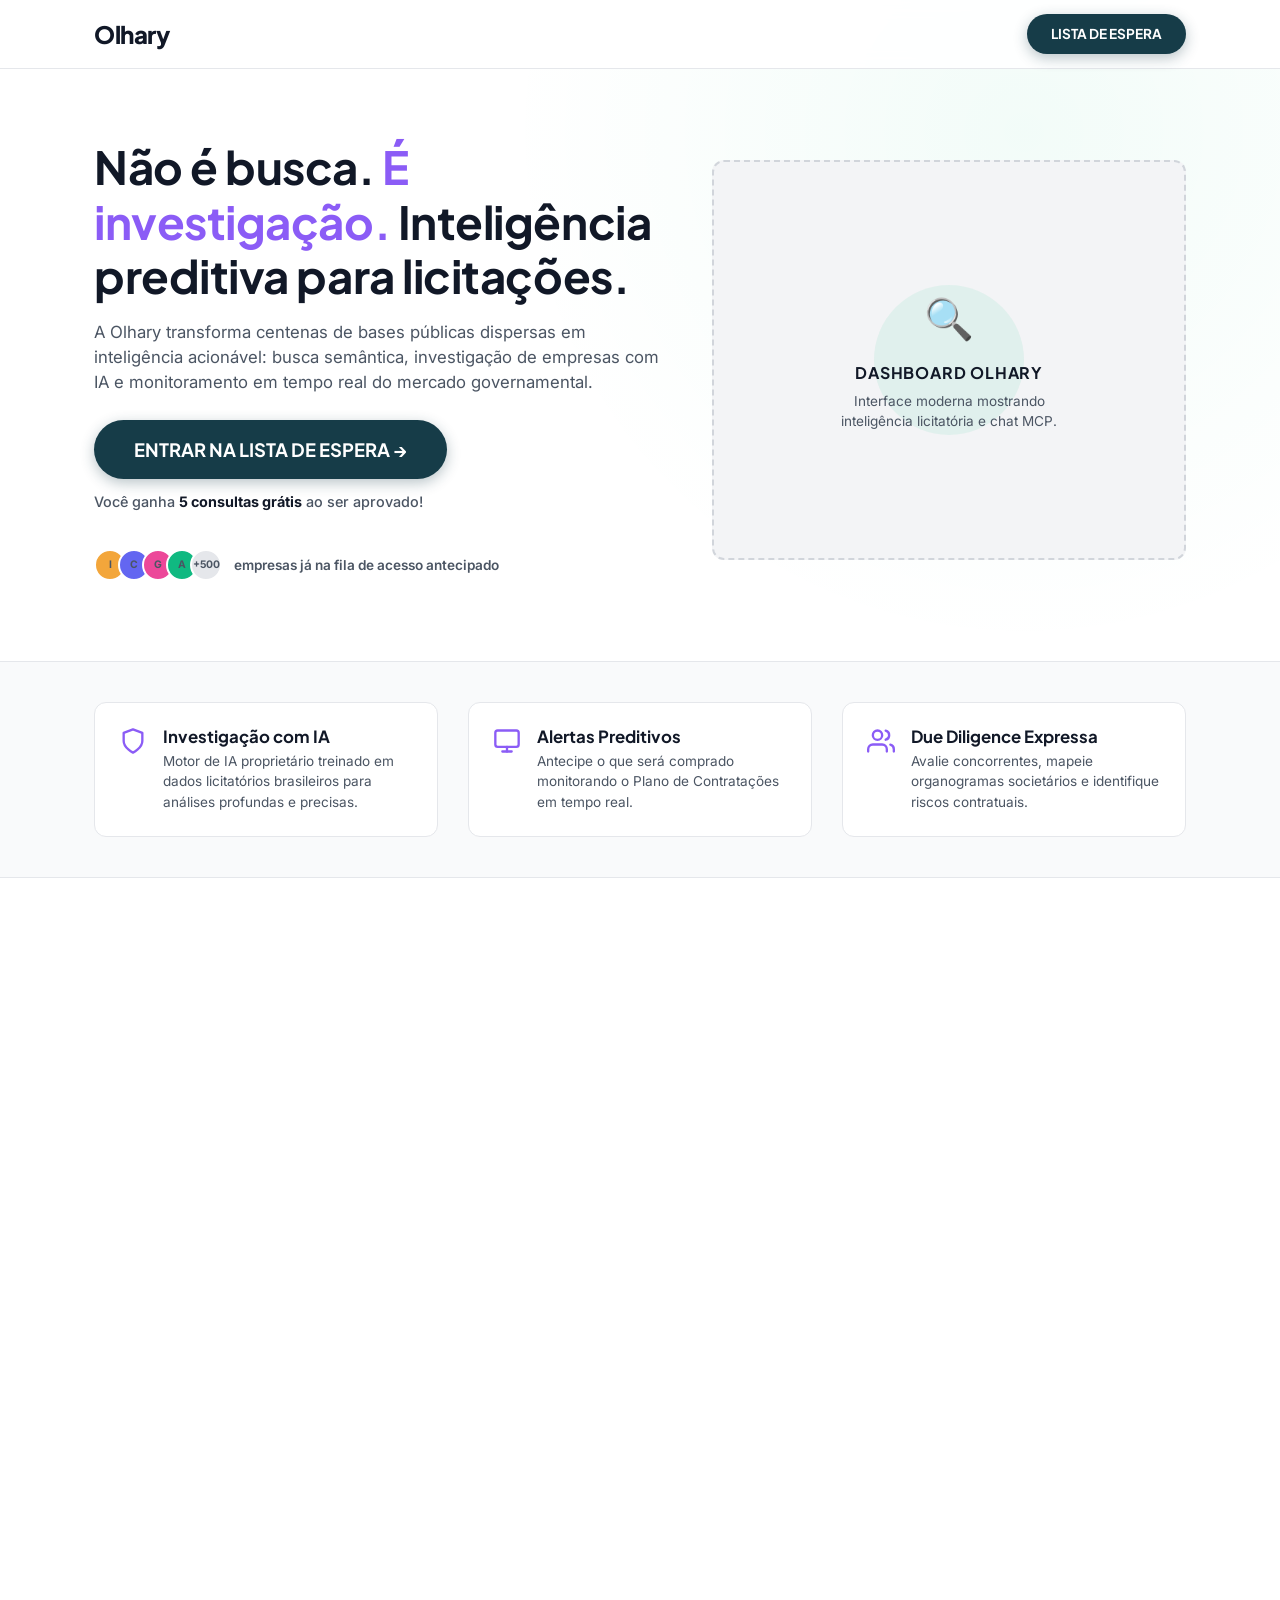
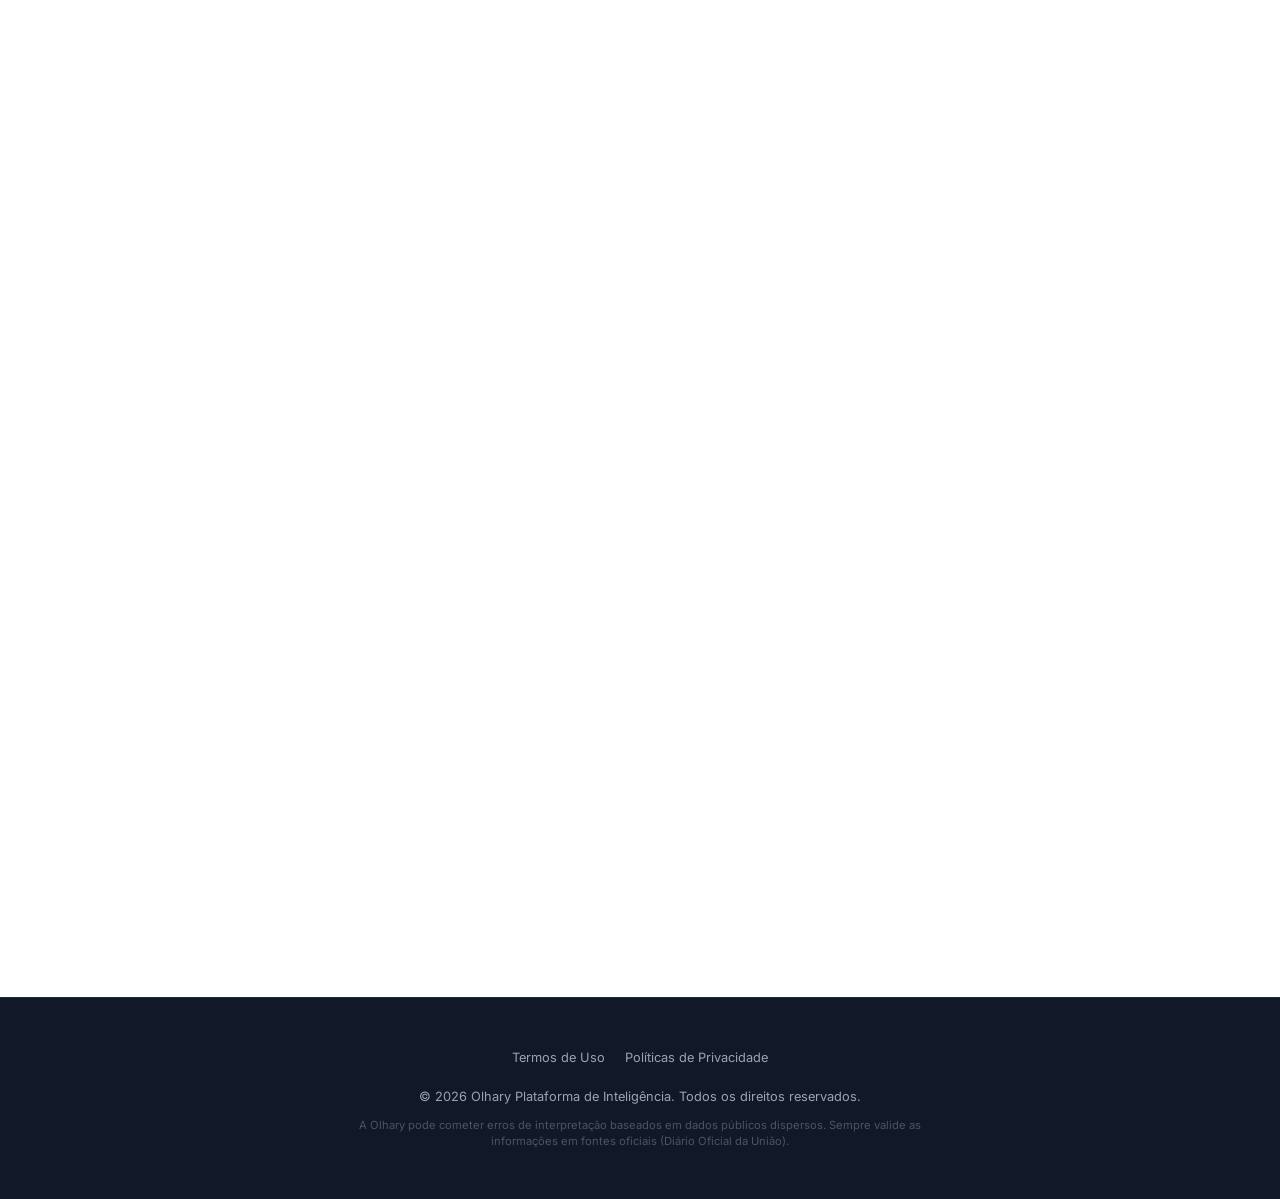
==== index.html @ e90d6b74 "feat: landing page olhary finalizada com popup de captura" ====
<!DOCTYPE html>
<html lang="pt-BR">
<head>
  <meta charset="UTF-8">
  <meta name="viewport" content="width=device-width, initial-scale=1.0">
  <meta name="robots" content="index, follow">
  
  <!-- SEO Meta Tags -->
  <title>Olhary | Inteligência em Licitações e Compras Públicas</title>
  <meta name="description" content="Não é busca. É investigação. A Olhary transforma centenas de bases públicas dispersas em inteligência acionável com IA para você vender mais para o governo.">
  <meta property="og:title" content="Olhary | Inteligência em Licitações">
  <meta property="og:description" content="Não é busca. É investigação. A Olhary transforma centenas de bases públicas dispersas em inteligência acionável com IA para você vender mais para o governo.">
  <meta property="og:type" content="website">
  <link rel="icon" type="image/svg+xml" href="data:image/svg+xml,<svg xmlns='http://www.w3.org/2000/svg' viewBox='0 0 100 100'><circle cx='50' cy='50' r='40' fill='%236366f1'/></svg>">
  <link rel="stylesheet" href="style.css?v=2">
</head>
<body>

  <!-- ==========================================================================
       1. HEADER
       ========================================================================== -->
  <header class="site-header">
    <div class="container header-container">
      <a href="#" class="logo" id="header-logo">
        <!-- COMENTÁRIO: Nome da Marca / Logotipo -->
        <h2 style="color: var(--foreground); margin:0; font-size: 1.5rem; font-weight: 800; letter-spacing: -0.5px;">Olhary</h2>
      </a>
      <a href="#pricing" class="btn btn-primary header-cta" id="header-cta-btn">LISTA DE ESPERA</a>
    </div>
  </header>

  <!-- ==========================================================================
       2. HERO SECTION
       ========================================================================== -->
  <section class="hero" id="home">
    <div class="container hero-grid">
      
      <!-- Conteúdo do Hero -->
      <div class="hero-content">
        <!-- COMENTÁRIO: Headline Principal -->
        <h1>Não é busca. <span class="highlight-text">É investigação.</span> Inteligência preditiva para licitações.</h1>
        
        <!-- COMENTÁRIO: Subheadline -->
        <p class="hero-description">
          A Olhary transforma centenas de bases públicas dispersas em inteligência acionável: busca semântica, investigação de empresas com IA e monitoramento em tempo real do mercado governamental.
        </p>
        
        <!-- Botão CTA Principal e Preços -->
        <div class="hero-actions">
          <a href="#pricing" class="btn btn-primary btn-pulse" id="hero-cta-btn">
            ENTRAR NA LISTA DE ESPERA →
          </a>
          <span class="price-subtext">Você ganha <strong>5 consultas grátis</strong> ao ser aprovado!</span>
        </div>

        <!-- Overlapping Avatars (Prova Social) -->
        <div class="hero-social-proof">
          <div class="avatar-stack">
            <div class="avatar-stack-item" style="background-color: #f3a63b;">I</div>
            <div class="avatar-stack-item" style="background-color: #6366f1;">C</div>
            <div class="avatar-stack-item" style="background-color: #ec4899;">G</div>
            <div class="avatar-stack-item" style="background-color: #10b981;">A</div>
            <div class="avatar-stack-item">+500</div>
          </div>
          <span class="social-proof-text">empresas já na fila de acesso antecipado</span>
        </div>
      </div>
      
      <!-- Imagem do Hero (Placeholder do Instrutor) -->
      <div class="hero-image-side">
        <div class="hero-glow-back"></div>
        <!-- COMENTÁRIO: Foto principal. -->
        <img src="" alt="" style="display:none;">
        <div class="placeholder-box placeholder-desktop" style="min-height: 400px; display: flex;">
          <span class="placeholder-icon">🔍</span>
          <span class="placeholder-title">Dashboard Olhary</span>
          <span class="placeholder-desc">Interface moderna mostrando inteligência licitatória e chat MCP.</span>
        </div>
      </div>
      
    </div>
  </section>

  <!-- ==========================================================================
       3. STATS BAR (TRÊS PILARES RÁPIDOS)
       ========================================================================== -->
  <section class="stats-bar" id="stats">
    <div class="container stats-grid">
      <!-- Item 1: Garantia -->
      <div class="stat-card">
        <div class="stat-icon">
          <svg width="28" height="28" viewBox="0 0 24 24" fill="none" stroke="currentColor" stroke-width="2" stroke-linecap="round" stroke-linejoin="round"><path d="M12 22s8-4 8-10V5l-8-3-8 3v7c0 6 8 10 8 10z"></path></svg>
        </div>
        <div class="stat-details">
          <h3>Investigação com IA</h3>
          <p>Motor de IA proprietário treinado em dados licitatórios brasileiros para análises profundas e precisas.</p>
        </div>
      </div>

      <!-- Item 2: Acesso imediato -->
      <div class="stat-card">
        <div class="stat-icon">
          <svg width="28" height="28" viewBox="0 0 24 24" fill="none" stroke="currentColor" stroke-width="2" stroke-linecap="round" stroke-linejoin="round"><rect x="2" y="3" width="20" height="14" rx="2" ry="2"></rect><line x1="8" y1="21" x2="16" y2="21"></line><line x1="12" y1="17" x2="12" y2="21"></line></svg>
        </div>
        <div class="stat-details">
          <h3>Alertas Preditivos</h3>
          <p>Antecipe o que será comprado monitorando o Plano de Contratações em tempo real.</p>
        </div>
      </div>

      <!-- Item 3: Comunidade ativa -->
      <div class="stat-card">
        <div class="stat-icon">
          <svg width="28" height="28" viewBox="0 0 24 24" fill="none" stroke="currentColor" stroke-width="2" stroke-linecap="round" stroke-linejoin="round"><path d="M17 21v-2a4 4 0 0 0-4-4H5a4 4 0 0 0-4 4v2"></path><circle cx="9" cy="7" r="4"></circle><path d="M23 21v-2a4 4 0 0 0-3-3.87"></path><path d="M16 3.13a4 4 0 0 1 0 7.75"></path></svg>
        </div>
        <div class="stat-details">
          <h3>Due Diligence Expressa</h3>
          <p>Avalie concorrentes, mapeie organogramas societários e identifique riscos contratuais.</p>
        </div>
      </div>
    </div>
  </section>

  <!-- ==========================================================================
       4. AGITATION (VOCÊ NÃO PRECISA SER EXPERT...)
       ========================================================================== -->
  <section class="section-padding reveal" id="agitation">
    <div class="container agitation-grid">
      
      <!-- Esquerda: CSS Smartphone Mockup de Notificações de Vendas -->
      <div class="agitation-image">
        <div class="placeholder-phone">
          <!-- Notification panel mock -->
          <div class="phone-notifications">
            <div class="notification-bubble">
              <div class="notification-icon">R$</div>
              <div class="notification-info">
                <h4>Nova Oportunidade!</h4>
                <p>Pregão de TI nº 45/2026 publicado com Match de 92%.</p>
              </div>
            </div>
            <div class="notification-bubble" style="animation-delay: 1s;">
              <div class="notification-icon">⚠️</div>
              <div class="notification-info">
                <h4>Alerta de Concorrente</h4>
                <p>Empresa XYZ entrou na disputa do item 02.</p>
              </div>
            </div>
            <div class="notification-bubble" style="animation-delay: 2s;">
              <div class="notification-icon">🏆</div>
              <div class="notification-info">
                <h4>Vencedor Identificado</h4>
                <p>Seu histórico indica alta chance de vitória neste edital.</p>
              </div>
            </div>
          </div>
        </div>
      </div>
      
      <!-- Direita: Texto Motivacional -->
      <div class="agitation-content">
        <h2>Você não precisa buscar em dezenas de portais ou perder tempo lendo editais gigantes. <span class="highlight-text">A IA faz o trabalho duro.</span></h2>
        <p>Saber antecipar compras públicas e investigar concorrentes é o que diferencia quem vence licitações por estratégia de quem vence apenas por sorte.</p>
        <p>A Plataforma Olhary mostra como alcançar esse nível mapeando órgãos, analisando histórico de preços e cruzando dados de empresas em segundos, sem esforço manual.</p>
      </div>
      
    </div>
  </section>

  <!-- ==========================================================================
       5. CONHEÇA A MENTORIA (O QUE É)
       ========================================================================== -->
  <section class="section-padding reveal" id="about-mentorship" style="background-color: var(--bg-alt);">
    <div class="container whatis-grid">
      
      <!-- Esquerda: Conteúdo descritivo -->
      <div class="whatis-content">
        <span class="section-tag" style="text-align: left;">A PLATAFORMA</span>
        <h2>O que é a Olhary?</h2>
        <p>Uma camada de inteligência e dados sobre o mercado de compras públicas brasileiras. Projetada para empresas que querem vender para o governo baseadas em dados e estratégia corporativa, não em achismos.</p>
        <p>Seja para iniciar nas licitações ou para escalar sua operação, você vai utilizar nosso motor de busca semântica, o Chat com IA (MCP) e nossos mapas societários para reduzir riscos e encontrar oportunidades ocultas.</p>
      </div>

      <!-- Direita: Imagem de tiago pensando -->
      <div class="hero-image-side">
        <div class="hero-glow-back"></div>
        <img src="" alt="" style="display: none;">
        <div class="placeholder-box placeholder-circle" style="display: flex;">
          <span class="placeholder-icon">🤖</span>
          <span class="placeholder-title">IA Analisando Dados</span>
          <span class="placeholder-desc">Ilustração do Motor de IA</span>
        </div>
      </div>
      
    </div>
  </section>

  <!-- ==========================================================================
       6. OS 4 PILARES DA MENTORIA (DETALHE POR PILLAR)
       ========================================================================== -->
  <section class="section-padding reveal" id="pillars">
    <div class="container">
      <span class="section-tag">TECNOLOGIA</span>
      <h2>Não é só um buscador de editais. É um ecossistema de inteligência preditiva.</h2>
      <div class="pillars-intro-box">
        As 4 Funcionalidades Core da Olhary:
      </div>

      <!-- Pilar 1: Mentoria Semanal Prática -->
      <div class="pillar-row">
        <div class="pillar-text">
          <h3><span>Ferramenta 1</span>Match Inteligente</h3>
          <p>A IA encontra licitações com baixa concorrência e alto potencial de vitória cruzando seu perfil e histórico com o mercado.</p>
          <ul class="pillar-bullets">
            <li>
              <svg width="18" height="18" viewBox="0 0 24 24" fill="none" stroke="currentColor" stroke-width="3" stroke-linecap="round" stroke-linejoin="round"><polyline points="20 6 9 17 4 12"></polyline></svg>
              <span>Busca semântica de precisão, muito além de palavras-chave.</span>
            </li>
            <li>
              <svg width="18" height="18" viewBox="0 0 24 24" fill="none" stroke="currentColor" stroke-width="3" stroke-linecap="round" stroke-linejoin="round"><polyline points="20 6 9 17 4 12"></polyline></svg>
              <span>Recomendações baseadas em dados de concorrentes.</span>
            </li>
          </ul>
        </div>
        <div class="pillar-image">
          <div class="placeholder-box placeholder-desktop">
            <span class="placeholder-icon">🎯</span>
            <span class="placeholder-title">DASHBOARD DE MATCH</span>
            <span class="placeholder-desc">Visualização das oportunidades filtradas para o perfil</span>
          </div>
        </div>
      </div>

      <!-- Pilar 2: Curso Completo Passo a Passo -->
      <div class="pillar-row pillar-row-reverse">
        <div class="pillar-image">
          <div class="placeholder-box placeholder-macbook">
            <span class="placeholder-icon">🕵️</span>
            <span class="placeholder-title">PERFIL DA EMPRESA</span>
            <span class="placeholder-desc">Painel mostrando sanções e quadro societário</span>
          </div>
        </div>
        <div class="pillar-text">
          <h3><span>Ferramenta 2</span>Investigação por CNPJ</h3>
          <p>Análise profunda e due diligence automatizada de qualquer empresa ou fornecedor em segundos.</p>
          <ul class="pillar-bullets">
            <li>
              <svg width="18" height="18" viewBox="0 0 24 24" fill="none" stroke="currentColor" stroke-width="3" stroke-linecap="round" stroke-linejoin="round"><polyline points="20 6 9 17 4 12"></polyline></svg>
              <span>Identifique ligações societárias e riscos de fraude.</span>
            </li>
            <li>
              <svg width="18" height="18" viewBox="0 0 24 24" fill="none" stroke="currentColor" stroke-width="3" stroke-linecap="round" stroke-linejoin="round"><polyline points="20 6 9 17 4 12"></polyline></svg>
              <span>Verifique o histórico de sanções e penalidades públicas.</span>
            </li>
          </ul>
        </div>
      </div>

      <!-- Pilar 3: Modelos, Templates e Ferramentas de IA -->
      <div class="pillar-row">
        <div class="pillar-text">
          <h3><span>Ferramenta 3</span>Chat Integrado com MCP</h3>
          <p>Converse diretamente com o Modelo Contextual Preditivo (MCP) e faça perguntas complexas em linguagem natural.</p>
          <ul class="pillar-bullets">
            <li>
              <svg width="18" height="18" viewBox="0 0 24 24" fill="none" stroke="currentColor" stroke-width="3" stroke-linecap="round" stroke-linejoin="round"><polyline points="20 6 9 17 4 12"></polyline></svg>
              <span>"Quais os maiores compradores de TI em SP este ano?"</span>
            </li>
            <li>
              <svg width="18" height="18" viewBox="0 0 24 24" fill="none" stroke="currentColor" stroke-width="3" stroke-linecap="round" stroke-linejoin="round"><polyline points="20 6 9 17 4 12"></polyline></svg>
              <span>"Crie um resumo dos requisitos técnicos deste edital."</span>
            </li>
          </ul>
        </div>
        <div class="pillar-image">
          <div class="badge-column">
            <div class="badge-item"><span class="badge-dot"></span> Pergunte sobre Editais</div>
            <div class="badge-item"><span class="badge-dot"></span> Analise Históricos</div>
            <div class="badge-item"><span class="badge-dot"></span> Dados em Tempo Real</div>
            <div class="badge-item"><span class="badge-dot"></span> Exportação Inteligente</div>
          </div>
        </div>
      </div>

      <!-- Pilar 4: Suporte e Comunidade -->
      <div class="pillar-row pillar-row-reverse">
        <div class="pillar-image">
          <div class="placeholder-box placeholder-desktop" style="min-height: 280px;">
            <span class="placeholder-icon">🔔</span>
            <span class="placeholder-title">CENTRAL DE ALERTAS</span>
            <span class="placeholder-desc">Painel preditivo do PCA e alertas de movimentações</span>
          </div>
        </div>
        <div class="pillar-text">
          <h3><span>Ferramenta 4</span>Monitoramento e Alertas</h3>
          <p>Configure uma vigilância automática (Watch List) para empresas ou termos e seja avisado assim que houver movimentos no mercado.</p>
          <ul class="pillar-bullets">
            <li>
              <svg width="18" height="18" viewBox="0 0 24 24" fill="none" stroke="currentColor" stroke-width="3" stroke-linecap="round" stroke-linejoin="round"><polyline points="20 6 9 17 4 12"></polyline></svg>
              <span>Antecipe compras baseando-se no PCA (Plano de Contratações).</span>
            </li>
            <li>
              <svg width="18" height="18" viewBox="0 0 24 24" fill="none" stroke="currentColor" stroke-width="3" stroke-linecap="round" stroke-linejoin="round"><polyline points="20 6 9 17 4 12"></polyline></svg>
              <span>Receba alertas no momento em que a concorrência agir.</span>
            </li>
          </ul>
        </div>
      </div>

      <!-- Botão CTA no fim dos Pilares -->
      <div style="text-align: center; margin-top: 60px;">
        <a href="#pricing" class="btn btn-primary btn-pulse">QUERO GARANTIR MINHA VAGA →</a>
      </div>

    </div>
  </section>

  <!-- ==========================================================================
       7. FUNCIONA PRA MIM? (PÚBLICOS)
       ========================================================================== -->
  <section class="section-padding reveal" id="audience" style="background-color: var(--bg-alt);">
    <div class="container">
      <span class="section-tag">A QUEM SE DESTINA</span>
      <h2>Para quem é a Plataforma?</h2>
      <p class="section-subtitle">O Olhary atende todos que desejam inteligência e previsibilidade em licitações:</p>
      
      <div class="audience-grid">
        <!-- 1 -->
        <div class="audience-card">
          <div class="audience-icon">
            <svg width="24" height="24" viewBox="0 0 24 24" fill="none" stroke="currentColor" stroke-width="2" stroke-linecap="round" stroke-linejoin="round"><path d="M3 9l9-7 9 7v11a2 2 0 0 1-2 2H5a2 2 0 0 1-2-2z"></path></svg>
          </div>
          <div class="audience-details">
            <h3>Fornecedores e Distribuidores</h3>
            <p>Atacadistas, fornecedores de produtos físicos e equipamentos em massa.</p>
          </div>
        </div>

        <!-- 2 -->
        <div class="audience-card">
          <div class="audience-icon">
            <svg width="24" height="24" viewBox="0 0 24 24" fill="none" stroke="currentColor" stroke-width="2" stroke-linecap="round" stroke-linejoin="round"><path d="M14.7 6.3a1 1 0 0 0 0 1.4l1.6 1.6a1 1 0 0 0 1.4 0l3.77-3.77a6 6 0 0 1-7.94 7.94l-6.91 6.91a2.12 2.12 0 0 1-3-3l6.91-6.91a6 6 0 0 1 7.94-7.94l-3.76 3.76z"></path></svg>
          </div>
          <div class="audience-details">
            <h3>Prestadores de Serviços</h3>
            <p>TI, Engenharia, Terceirização de Mão de Obra e Manutenção.</p>
          </div>
        </div>

        <!-- 3 -->
        <div class="audience-card">
          <div class="audience-icon">
            <svg width="24" height="24" viewBox="0 0 24 24" fill="none" stroke="currentColor" stroke-width="2" stroke-linecap="round" stroke-linejoin="round"><path d="M4 19.5A2.5 2.5 0 0 1 6.5 17H20"></path><path d="M6.5 2H20v20H6.5A2.5 2.5 0 0 1 4 19.5v-15A2.5 2.5 0 0 1 6.5 2z"></path></svg>
          </div>
          <div class="audience-details">
            <h3>Assessorias de Licitação</h3>
            <p>Escritórios e agências que representam dezenas de empresas em editais.</p>
          </div>
        </div>

        <!-- 4 -->
        <div class="audience-card">
          <div class="audience-icon">
            <svg width="24" height="24" viewBox="0 0 24 24" fill="none" stroke="currentColor" stroke-width="2" stroke-linecap="round" stroke-linejoin="round"><line x1="18" y1="20" x2="18" y2="10"></line><line x1="12" y1="20" x2="12" y2="4"></line><line x1="6" y1="20" x2="6" y2="14"></line></svg>
          </div>
          <div class="audience-details">
            <h3>Analistas e Consultores</h3>
            <p>Profissionais que buscam escalar sua análise técnica usando Inteligência Artificial.</p>
          </div>
        </div>

        <!-- 5 -->
        <div class="audience-card">
          <div class="audience-icon">
            <svg width="24" height="24" viewBox="0 0 24 24" fill="none" stroke="currentColor" stroke-width="2" stroke-linecap="round" stroke-linejoin="round"><circle cx="9" cy="21" r="1"></circle><circle cx="20" cy="21" r="1"></circle><path d="M1 1h4l2.68 13.39a2 2 0 0 0 2 1.61h9.72a2 2 0 0 0 2-1.61L23 6H6"></path></svg>
          </div>
          <div class="audience-details">
            <h3>Escritórios de Advocacia</h3>
            <p>Contencioso administrativo e advogados que precisam analisar histórico de sanções.</p>
          </div>
        </div>

        <!-- 6 -->
        <div class="audience-card">
          <div class="audience-icon">
            <svg width="24" height="24" viewBox="0 0 24 24" fill="none" stroke="currentColor" stroke-width="2" stroke-linecap="round" stroke-linejoin="round"><polygon points="12 2 2 7 12 12 22 7 12 2"></polygon><polyline points="2 17 12 22 22 17"></polyline><polyline points="2 12 12 17 22 12"></polyline></svg>
          </div>
          <div class="audience-details">
            <h3>Profissionais de Compliance</h3>
            <p>Equipes de Due Diligence que necessitam mapear quadros societários e riscos ocultos.</p>
          </div>
        </div>

        <!-- 7 -->
        <div class="audience-card">
          <div class="audience-icon">
            <svg width="24" height="24" viewBox="0 0 24 24" fill="none" stroke="currentColor" stroke-width="2" stroke-linecap="round" stroke-linejoin="round"><rect x="2" y="7" width="20" height="14" rx="2" ry="2"></rect><path d="M16 21V5a2 2 0 0 0-2-2h-4a2 2 0 0 0-2 2v16"></path></svg>
          </div>
          <div class="audience-details">
            <h3>Indústria Farmacêutica e Saúde</h3>
            <p>Fornecedores de OPME e medicamentos lidando com milhares de itens diários.</p>
          </div>
        </div>

        <!-- 8 -->
        <div class="audience-card">
          <div class="audience-icon">
            <svg width="24" height="24" viewBox="0 0 24 24" fill="none" stroke="currentColor" stroke-width="2" stroke-linecap="round" stroke-linejoin="round"><path d="M21 16V8a2 2 0 0 0-1-1.73l-7-4a2 2 0 0 0-2 0l-7 4A2 2 0 0 0 3 8v8a2 2 0 0 0 1 1.73l-7 4a2 2 0 0 0 2 0l7-4A2 2 0 0 0 21 16z"></path></svg>
          </div>
          <div class="audience-details">
            <h3>Diretores Comerciais</h3>
            <p>Para estruturar captação B2G (Business to Government) baseada em métricas preditivas.</p>
          </div>
      </div>
    </div>
  </section>

  <!-- ==========================================================================
       8. DEPOIMENTOS (VEJA O QUE DIZEM)
       ========================================================================== -->
  <section class="section-padding reveal" id="testimonials">
    <div class="container">
      <span class="section-tag">Case de Sucesso</span>
      <h2>Resultados do Beta Fechado</h2>
      <p class="section-subtitle">Empresas e consultorias que usaram nossa IA antes do lançamento oficial:</p>

      <!-- Grid de Avatares (10 Alunos) -->
      <div class="testimonials-grid">
        <!-- Aluno 1 -->
        <div class="testimonial-avatar-card">
          <div class="testimonial-circle-placeholder">FOTO</div>
          <h4>Pedro C.</h4>
          <p>Assessor Licitatório</p>
          <p class="highlight-text" style="font-weight: 700; margin-top: 4px;">+ R$ 2M em Contratos</p>
        </div>

        <!-- Aluno 2 -->
        <div class="testimonial-avatar-card">
          <div class="testimonial-circle-placeholder">FOTO</div>
          <h4>Mariana L.</h4>
          <p>Vendas B2G</p>
          <p class="highlight-text" style="font-weight: 700; margin-top: 4px;">92% Match</p>
        </div>

        <!-- Aluno 3 -->
        <div class="testimonial-avatar-card">
          <div class="testimonial-circle-placeholder">FOTO</div>
          <h4>Rafael S.</h4>
          <p>Distribuidora TI</p>
          <p class="highlight-text" style="font-weight: 700; margin-top: 4px;">Win Rate 48%</p>
        </div>

        <!-- Aluno 4 -->
        <div class="testimonial-avatar-card">
          <div class="testimonial-circle-placeholder">FOTO</div>
          <h4>Douglas G.</h4>
          <p>Engenharia Civil</p>
          <p class="highlight-text" style="font-weight: 700; margin-top: 4px;">Fraudes Evitadas</p>
        </div>

        <!-- Aluno 5 -->
        <div class="testimonial-avatar-card">
          <div class="testimonial-circle-placeholder">FOTO</div>
          <h4>Wesley V.</h4>
          <p>Terceirização</p>
          <p class="highlight-text" style="font-weight: 700; margin-top: 4px;">Novos Órgãos</p>
        </div>

        <!-- Aluno 6 -->
        <div class="testimonial-avatar-card">
          <div class="testimonial-circle-placeholder">FOTO</div>
          <h4>Mariana C.</h4>
          <p>Equip. Médicos</p>
          <p class="highlight-text" style="font-weight: 700; margin-top: 4px;">Antecipação PCA</p>
        </div>

        <!-- Aluno 7 -->
        <div class="testimonial-avatar-card">
          <div class="testimonial-circle-placeholder">FOTO</div>
          <h4>Hugo M.</h4>
          <p>Consultor Autônomo</p>
          <p class="highlight-text" style="font-weight: 700; margin-top: 4px;">Escala de Análise</p>
        </div>

        <!-- Aluno 8 -->
        <div class="testimonial-avatar-card">
          <div class="testimonial-circle-placeholder">FOTO</div>
          <h4>Rodrigo S.</h4>
          <p>Advogado</p>
          <p class="highlight-text" style="font-weight: 700; margin-top: 4px;">Due Diligence Ágil</p>
        </div>

        <!-- Aluno 9 -->
        <div class="testimonial-avatar-card">
          <div class="testimonial-circle-placeholder">FOTO</div>
          <h4>Jenifer C.</h4>
          <p>Produtos Físicos</p>
          <p class="highlight-text" style="font-weight: 700; margin-top: 4px;">Alertas Precisos</p>
        </div>

        <!-- Aluno 10 -->
        <div class="testimonial-avatar-card">
          <div class="testimonial-circle-placeholder">FOTO</div>
          <h4>Mario G.</h4>
          <p>Indústria</p>
          <p class="highlight-text" style="font-weight: 700; margin-top: 4px;">Expansão Nacional</p>
        </div>
      </div>

      <!-- Hall da fama link box -->
      <div class="testimonials-footer">
        <div class="hall-fama-box">
          <span class="hall-fama-icon">🏆</span>
          <div class="hall-fama-text">
            <h4>Quer ver mais resultados como esses?</h4>
            <p>O Hall da Fama reúne centenas de prints e vídeos de alunos de vários nichos.</p>
          </div>
          <a href="#" class="btn btn-outline">VER HALL DA FAMA</a>
        </div>
      </div>

    </div>
  </section>

  <!-- ==========================================================================
       9. GARANTIA (7 DIAS)
       ========================================================================== -->
  <section class="section-padding reveal" id="guarantee" style="border-top: 1px solid var(--border-color); border-bottom: 1px solid var(--border-color);">
    <div class="container" style="text-align: center; max-width: 800px;">
      
      <!-- Seal SVG -->
      <div style="margin-bottom: 24px; display: inline-block;">
        <svg width="100" height="100" viewBox="0 0 100 100" fill="none" xmlns="http://www.w3.org/2000/svg">
          <circle cx="50" cy="50" r="45" fill="var(--bg-accent)" stroke="var(--primary)" stroke-width="2"/>
          <path d="M35 52L45 62L65 38" stroke="var(--primary)" stroke-width="6" stroke-linecap="round" stroke-linejoin="round"/>
        </svg>
      </div>
      
      <span class="section-tag">TESTE GRATUITO</span>
      <h2>5 Consultas sem custo</h2>
      <p class="hero-description" style="margin-bottom: 30px;">
        Ao entrar na lista de espera, você ganha acesso prioritário à versão final da plataforma, e logo após a aprovação do seu perfil, liberaremos um limite gratuito para testar nossos agentes de investigação e o Chat MCP nas suas licitações reais. Sem precisar de cartão de crédito.
      </p>
      
      <a href="#pricing" class="btn btn-primary">ENTRAR NA LISTA DE ESPERA →</a>
    </div>
  </section>

  <!-- ==========================================================================
       10. ASSINATURA ANUAL EXPLANATION
       ========================================================================== -->
  <section class="section-padding reveal" id="subscription">
    <div class="container">
      <div class="annual-box">
        <h3>Por que a Plataforma Olhary é tão assertiva?</h3>
        <p>Porque não dependemos de buscas simples por palavras-chave. Nosso modelo contextual entende o significado do que o governo quer comprar, cruza isso com milhões de registros históricos e com o quadro de concorrentes da sua região. Você não perde mais tempo com editais que não têm a ver com você.</p>
      </div>
    </div>
  </section>

  <!-- ==========================================================================
       11. PRICING & VALUE STACK TABLE
       ========================================================================== -->
  <section class="section-padding reveal" id="pricing" style="background-color: var(--bg-alt);">
    <div class="container">
      <span class="section-tag">Acesso Antecipado</span>
      <h2>A tecnologia mais avançada a um clique</h2>
      <p class="section-subtitle">Tudo o que você precisa para dominar as compras públicas:</p>

      <!-- Tabela de Valor Stack -->
      <div class="pricing-stack">
        <div class="pricing-stack-header">
          <h3>O que está incluso no Beta Fechado</h3>
        </div>
        <div class="pricing-stack-table">
          <div class="pricing-stack-row">
            <span class="row-label">
              <svg width="16" height="16" viewBox="0 0 24 24" fill="none" stroke="currentColor" stroke-width="3" stroke-linecap="round" stroke-linejoin="round"><polyline points="20 6 9 17 4 12"></polyline></svg>
              Radar e Match Inteligente de Editais
            </span>
            <span class="row-value">Incluído</span>
          </div>
          <div class="pricing-stack-row">
            <span class="row-label">
              <svg width="16" height="16" viewBox="0 0 24 24" fill="none" stroke="currentColor" stroke-width="3" stroke-linecap="round" stroke-linejoin="round"><polyline points="20 6 9 17 4 12"></polyline></svg>
              Chat MCP com Respostas em Linguagem Natural
            </span>
            <span class="row-value">Incluído</span>
          </div>
          <div class="pricing-stack-row">
            <span class="row-label">
              <svg width="16" height="16" viewBox="0 0 24 24" fill="none" stroke="currentColor" stroke-width="3" stroke-linecap="round" stroke-linejoin="round"><polyline points="20 6 9 17 4 12"></polyline></svg>
              Due Diligence e Mapeamento de CNPJs
            </span>
            <span class="row-value">Incluído</span>
          </div>
          <div class="pricing-stack-row">
            <span class="row-label">
              <svg width="16" height="16" viewBox="0 0 24 24" fill="none" stroke="currentColor" stroke-width="3" stroke-linecap="round" stroke-linejoin="round"><polyline points="20 6 9 17 4 12"></polyline></svg>
              Sistema de Alertas e Watch List Preditiva
            </span>
            <span class="row-value">Incluído</span>
          </div>
        </div>
      </div>

      <!-- Side-by-side Pricing Box -->
      <div class="pricing-offer-grid">
        
        <!-- Esquerda: Caixa de Pagamento -->
        <div class="offer-card">
          <div class="offer-details">
            <span class="offer-tag">5 Consultas Iniciais</span>
            <div class="offer-installments">GRATUITO</div>
            <div class="offer-value">R$ 0,00</div>
            <div class="offer-cash">Sem necessidade de cartão de crédito.</div>
          </div>
          
          <a href="#" class="btn btn-primary btn-pulse" id="checkout-btn">ENTRAR NA LISTA DE ESPERA →</a>
          
          <p style="text-align: center; font-size: 0.75rem; margin-top: 12px; color: var(--text-dim);">
            Acesso liberado por ordem de chegada no e-mail cadastrado.
          </p>
        </div>

        <!-- Direita: O que está incluso (Green Card) -->
        <div class="offer-included-card">
          <h4 class="included-title">Como funciona:</h4>
          <ul class="included-list">
            <li>
              <svg width="16" height="16" viewBox="0 0 24 24" fill="none" stroke="currentColor" stroke-width="3" stroke-linecap="round" stroke-linejoin="round"><polyline points="20 6 9 17 4 12"></polyline></svg>
              <span>Faça o cadastro na lista de espera.</span>
            </li>
            <li>
              <svg width="16" height="16" viewBox="0 0 24 24" fill="none" stroke="currentColor" stroke-width="3" stroke-linecap="round" stroke-linejoin="round"><polyline points="20 6 9 17 4 12"></polyline></svg>
              <span>Aguarde a liberação do seu perfil (1 a 2 dias).</span>
            </li>
            <li>
              <svg width="16" height="16" viewBox="0 0 24 24" fill="none" stroke="currentColor" stroke-width="3" stroke-linecap="round" stroke-linejoin="round"><polyline points="20 6 9 17 4 12"></polyline></svg>
              <span>Acesse a plataforma gratuitamente.</span>
            </li>
            <li>
              <svg width="16" height="16" viewBox="0 0 24 24" fill="none" stroke="currentColor" stroke-width="3" stroke-linecap="round" stroke-linejoin="round"><polyline points="20 6 9 17 4 12"></polyline></svg>
              <span>Use suas 5 consultas completas (Match/CNPJ/Chat).</span>
            </li>
            <li>
              <svg width="16" height="16" viewBox="0 0 24 24" fill="none" stroke="currentColor" stroke-width="3" stroke-linecap="round" stroke-linejoin="round"><polyline points="20 6 9 17 4 12"></polyline></svg>
              <span>Decida depois qual plano avançado faz sentido para você.</span>
            </li>
          </ul>
        </div>
      </div>

    </div>
  </section>

  <!-- ==========================================================================
       12. INSTRUCTOR BIO (QUEM É TIAGO TESSMANN)
       ========================================================================== -->
  <section class="section-padding reveal" id="instructor">
    <div class="container bio-grid">
      
      <!-- Esquerda: Imagem ou Collage de Fotos -->
      <div class="collage-grid">
        <div class="collage-item">
          <div class="placeholder-box" style="min-height: 300px;">
            <span class="placeholder-icon">⚙️</span>
            <span class="placeholder-title">Machine Learning</span>
          </div>
        </div>
        <div class="collage-item">
          <div class="placeholder-box" style="min-height: 140px;">
            <span class="placeholder-icon">🧠</span>
            <span class="placeholder-title">Processamento Preditivo</span>
          </div>
        </div>
        <div class="collage-item">
          <div class="placeholder-box" style="min-height: 140px;">
            <span class="placeholder-icon">🛡️</span>
            <span class="placeholder-title">Segurança e Dados Publicos</span>
          </div>
        </div>
      </div>
      
      <!-- Direita: Texto Biográfico -->
      <div class="bio-content">
        <span class="section-tag" style="text-align: left;">MOTOR DE IA</span>
        <h2>O que é o Modelo MCP?</h2>
        <p>A espinha dorsal da Olhary é o Modelo Contextual Preditivo (MCP). Ao contrário de sistemas tradicionais que usam filtros básicos, o MCP lê os editais inteiros, extrai os padrões reais de consumo dos órgãos públicos e mapeia como seus concorrentes agem.</p>
        <p>Essa tecnologia foi projetada para que você precise apenas interagir em linguagem natural ("Chat, o que a prefeitura de SP mais compra de TI?") para receber respostas estruturadas de alto valor.</p>
        
        <ul class="bio-bullets">
          <li>
            <svg width="16" height="16" viewBox="0 0 24 24" fill="none" stroke="currentColor" stroke-width="3" stroke-linecap="round" stroke-linejoin="round"><polyline points="20 6 9 17 4 12"></polyline></svg>
            <span>Treinado exclusivamente com dados licitatórios brasileiros.</span>
          </li>
          <li>
            <svg width="16" height="16" viewBox="0 0 24 24" fill="none" stroke="currentColor" stroke-width="3" stroke-linecap="round" stroke-linejoin="round"><polyline points="20 6 9 17 4 12"></polyline></svg>
            <span>Integração com bases do TCU, Portal da Transparência, Receita e Diários Oficiais.</span>
          </li>
        </ul>
      </div>

    </div>
  </section>

  <!-- ==========================================================================
       13. FAQ SECTION (PERGUNTAS FREQUENTES)
       ========================================================================== -->
  <section class="section-padding reveal" id="faq" style="background-color: var(--bg-alt); border-top: 1px solid var(--border-color);">
    <div class="container">
      <span class="section-tag">Dúvidas</span>
      <h2>Perguntas Frequentes</h2>
      <p class="section-subtitle">Ficou com alguma dúvida? Confira as perguntas frequentes:</p>

      <div class="faq-list">
        <!-- FAQ 1 -->
        <div class="faq-item">
          <button class="faq-question">
            <span>O que ganho ao entrar na lista de espera?</span>
            <span class="faq-icon">+</span>
          </button>
          <div class="faq-answer">
            <div class="faq-answer-inner">
              Prioridade de acesso e 5 consultas gratuitas para usar as ferramentas avançadas (Match, Investigação de CNPJ, Chat MCP). Quanto antes você entrar, antes será liberado.
            </div>
          </div>
        </div>

        <!-- FAQ 2 -->
        <div class="faq-item">
          <button class="faq-question">
            <span>Precisa cadastrar cartão de crédito?</span>
            <span class="faq-icon">+</span>
          </button>
          <div class="faq-answer">
            <div class="faq-answer-inner">
              Não. O cadastro na lista de espera e o uso das consultas iniciais são 100% gratuitos e não requerem nenhum dado de pagamento.
            </div>
          </div>
        </div>

        <!-- FAQ 3 -->
        <div class="faq-item">
          <button class="faq-question">
            <span>Quais estados e categorias vocês cobrem?</span>
            <span class="faq-icon">+</span>
          </button>
          <div class="faq-answer">
            <div class="faq-answer-inner">
              A Olhary possui inteligência mapeando todos os estados brasileiros e múltiplas esferas (federal, estadual e municipal) em dezenas de categorias de atuação.
            </div>
          </div>
        </div>

        <!-- FAQ 4 -->
        <div class="faq-item">
          <button class="faq-question">
            <span>Como funciona a ordem de acesso?</span>
            <span class="faq-icon">+</span>
          </button>
          <div class="faq-answer">
            <div class="faq-answer-inner">
              As contas são liberadas por ordem de chegada à medida que expandimos nossos servidores. Cadastrando-se agora, você garante uma posição vantajosa na fila.
            </div>
          </div>
        </div>
      </div>

      <!-- FAQ CTA -->
      <div class="faq-cta-container">
        <a href="#pricing" class="btn btn-primary">ENTRAR NA LISTA DE ESPERA →</a>
      </div>

    </div>
  </section>

  <!-- ==========================================================================
       14. PHONE VALIDATOR WIDGET
       ========================================================================== -->
  <!-- ==========================================================================
       15. FLOATING WHATSAPP
       ========================================================================== -->
  <div class="floating-cta">
    <a href="https://wa.me/5511999999999?text=Olá! Quero saber mais sobre a lista de espera da Olhary." target="_blank" class="floating-btn" id="floating-whatsapp-btn">
      <svg width="20" height="20" viewBox="0 0 24 24" fill="currentColor"><path d="M.057 24l1.687-6.163c-1.041-1.804-1.588-3.849-1.587-5.946C.06 5.348 5.397.01 12.008.01c3.202.001 6.212 1.246 8.477 3.514 2.266 2.268 3.507 5.28 3.505 8.484-.004 6.657-5.34 11.997-11.953 11.997-2.005-.001-3.973-.502-5.724-1.455L0 24zm6.59-4.846c1.6.95 2.72 1.488 4.673 1.489 5.469 0 9.916-4.385 9.919-9.778.002-2.612-1.015-5.068-2.864-6.92C16.471 2.093 14.022 1.08 11.417 1.08c-5.479 0-9.927 4.388-9.93 9.782-.001 1.895.496 3.744 1.442 5.344L1.92 20.25l4.727-1.096z"/></svg>
      <span>Dúvidas? Fale conosco</span>
    </a>
  </div>

  <!-- ==========================================================================
       16. FOOTER
       ========================================================================== -->
  <footer class="site-footer">
    <div class="container">
      <div class="footer-links">
        <a href="#">Termos de Uso</a>
        <a href="#">Políticas de Privacidade</a>
      </div>
      <p>&copy; 2026 Olhary Plataforma de Inteligência. Todos os direitos reservados.</p>
      <p style="font-size: 0.7rem; color: #4b5563; line-height: 1.4; max-width: 600px; margin: 12px auto 0 auto;">
        A Olhary pode cometer erros de interpretação baseados em dados públicos dispersos. Sempre valide as informações em fontes oficiais (Diário Oficial da União).
      </p>
    </div>
  </footer>

  <!-- Modal Capture Form -->
  <div id="lead-modal" class="modal-overlay">
    <div class="modal-content">
      <span class="modal-close">&times;</span>
      <h3 style="margin-bottom: 8px;">Entrar na Lista de Espera</h3>
      <p style="font-size: 0.9rem; color: var(--text-muted); margin-bottom: 20px;">Preencha os dados abaixo para receber suas 5 consultas gratuitas.</p>
      <form id="lead-form" class="lead-form" onsubmit="event.preventDefault(); alert('Cadastro realizado com sucesso! Aguarde nosso contato.'); document.getElementById('lead-modal').classList.remove('active');">
        <div class="form-group">
          <label for="lead-name">Nome Completo</label>
          <input type="text" id="lead-name" placeholder="Seu nome" required>
        </div>
        <div class="form-group">
          <label for="lead-email">E-mail Profissional</label>
          <input type="email" id="lead-email" placeholder="seu@email.com" required>
        </div>
        <div class="form-group">
          <label for="lead-phone">WhatsApp</label>
          <input type="tel" id="lead-phone" placeholder="(11) 99999-9999" required>
        </div>
        <button type="submit" class="btn btn-primary" style="width: 100%; margin-top: 10px;">GARANTIR ACESSO</button>
      </form>
    </div>
  </div>

  <script src="script.js"></script>
</body>
</html>
---- style.css ----
/* ==========================================================================
   DESIGN SYSTEM & VARIABLES (LIGHT THEME)
   ========================================================================== */
@import url('https://fonts.googleapis.com/css2?family=Plus+Jakarta+Sans:wght@300;400;500;600;700;800&family=Inter:wght@300;400;500;600;700&display=swap');

:root {
  /* Fonts */
  --font-heading: 'Plus Jakarta Sans', -apple-system, BlinkMacSystemFont, "Segoe UI", Roboto, sans-serif;
  --font-body: 'Inter', -apple-system, BlinkMacSystemFont, "Segoe UI", Roboto, sans-serif;

  /* Color Palette (Light Theme) */
  --bg-main: #ffffff;
  --bg-alt: #f9fafb;
  --bg-accent: #f5f3ff; /* Light purple background */
  --border-color: #e5e7eb;
  
  /* Primary & Accents */
  --primary: #8b5cf6;         /* Olhary Purple */
  --primary-hover: #7c3aed;
  --primary-rgb: 139, 92, 246;
  --accent-gold: #f59e0b;     /* Warning / Highlight Gold */
  --accent-red: #ef4444;      /* Price strikeout / Alert red */

  /* Text Colors */
  --text-main: #111827;       /* Dark slate / charcoal */
  --text-muted: #4b5563;     /* Gray */
  --text-dim: #9ca3af;       /* Light gray */
  
  /* Layout & Spacing */
  --container-max: 1140px;
  --transition-smooth: all 0.25s cubic-bezier(0.4, 0, 0.2, 1);
  --border-radius-lg: 12px;
  --border-radius-md: 8px;
  --border-radius-full: 9999px;
  --shadow-sm: 0 1px 3px rgba(0, 0, 0, 0.05);
  --shadow-md: 0 4px 15px rgba(0, 0, 0, 0.05);
  --shadow-lg: 0 10px 30px rgba(0, 0, 0, 0.06);
}

/* ==========================================================================
   RESET & BASE STYLES
   ========================================================================== */
*, *::before, *::after {
  box-sizing: border-box;
  margin: 0;
  padding: 0;
}

html {
  scroll-behavior: smooth;
  font-size: 16px;
}

body {
  font-family: var(--font-body);
  background-color: var(--bg-main);
  color: var(--text-main);
  line-height: 1.5;
  -webkit-font-smoothing: antialiased;
  overflow-x: hidden;
}

/* ==========================================================================
   LAYOUT UTILITIES
   ========================================================================== */
.container {
  width: 100%;
  max-width: var(--container-max);
  margin: 0 auto;
  padding: 0 24px;
}

.section-padding {
  padding: 80px 0;
}

@media (max-width: 768px) {
  .section-padding {
    padding: 50px 0;
  }
}

/* Typography elements */
h1, h2, h3, h4 {
  font-family: var(--font-heading);
  font-weight: 700;
  color: var(--text-main);
  line-height: 1.2;
}

h2 {
  font-size: 2.25rem;
  margin-bottom: 16px;
  text-align: center;
}

@media (max-width: 768px) {
  h2 {
    font-size: 1.8rem;
  }
}

.section-tag {
  display: inline-block;
  color: var(--primary);
  font-family: var(--font-heading);
  font-size: 0.8rem;
  font-weight: 700;
  text-transform: uppercase;
  letter-spacing: 0.12em;
  margin-bottom: 12px;
  text-align: center;
  width: 100%;
}

.section-subtitle {
  text-align: center;
  font-size: 1.1rem;
  color: var(--text-muted);
  max-width: 750px;
  margin: 0 auto 48px auto;
}

p {
  color: var(--text-muted);
}

/* Highlight tags */
.highlight-text {
  color: var(--primary);
}

.highlight-bg {
  background-color: var(--bg-accent);
  color: var(--primary);
  padding: 2px 6px;
  border-radius: 4px;
  font-weight: 700;
}

/* ==========================================================================
   BUTTONS & CTA
   ========================================================================== */
.btn {
  display: inline-flex;
  align-items: center;
  justify-content: center;
  padding: 16px 40px;
  border-radius: var(--border-radius-full);
  font-family: var(--font-heading);
  font-weight: 700;
  font-size: 1.15rem;
  text-decoration: none;
  cursor: pointer;
  transition: var(--transition-smooth);
  border: none;
  text-align: center;
}

.btn-primary {
  background-color: rgb(22, 60, 72);
  color: #ffffff;
  box-shadow: 0 4px 14px rgba(22, 60, 72, 0.3);
}

.btn-primary:hover {
  background-color: rgb(28, 76, 92);
  transform: translateY(-1px);
  box-shadow: 0 6px 18px rgba(22, 60, 72, 0.4);
}

.btn-pulse {
  animation: pulse-glow-light 2.5s infinite;
}

@keyframes pulse-glow-light {
  0% {
    box-shadow: 0 0 0 0 rgba(22, 60, 72, 0.6);
  }
  70% {
    box-shadow: 0 0 0 12px rgba(22, 60, 72, 0);
  }
  100% {
    box-shadow: 0 0 0 0 rgba(22, 60, 72, 0);
  }
}

/* ==========================================================================
   IMAGE / MOCKUP CSS PLACEHOLDERS
   ========================================================================== */
.placeholder-box {
  width: 100%;
  background-color: #f3f4f6;
  border: 2px dashed #d1d5db;
  border-radius: var(--border-radius-lg);
  display: flex;
  flex-direction: column;
  align-items: center;
  justify-content: center;
  padding: 40px 20px;
  text-align: center;
  color: var(--text-muted);
  min-height: 280px;
  position: relative;
  overflow: hidden;
}

.placeholder-box::before {
  content: "";
  position: absolute;
  width: 150px;
  height: 150px;
  background-color: rgba(0, 194, 123, 0.08);
  border-radius: 50%;
  z-index: 1;
}

.placeholder-title {
  font-family: var(--font-heading);
  font-weight: 700;
  font-size: 1rem;
  color: var(--text-main);
  margin-top: 12px;
  z-index: 2;
  text-transform: uppercase;
  letter-spacing: 0.05em;
}

.placeholder-desc {
  font-size: 0.85rem;
  color: var(--text-muted);
  margin-top: 6px;
  z-index: 2;
  max-width: 250px;
}

.placeholder-icon {
  font-size: 2.5rem;
  z-index: 2;
  color: var(--primary);
}

/* Specific placeholder types */
.placeholder-circle {
  border-radius: 50%;
  width: 320px;
  height: 320px;
  margin: 0 auto;
}

.placeholder-desktop {
  min-height: 350px;
}

.placeholder-macbook {
  aspect-ratio: 16 / 10;
  max-width: 480px;
  margin: 0 auto;
}

.placeholder-phone {
  width: 260px;
  height: 520px;
  border-radius: 36px;
  border: 8px solid #374151;
  background-color: #1f2937;
  padding: 16px;
  margin: 0 auto;
  position: relative;
  box-shadow: var(--shadow-lg);
}

/* ==========================================================================
   HEADER
   ========================================================================== */
.site-header {
  position: fixed;
  top: 0;
  left: 0;
  width: 100%;
  z-index: 1000;
  background-color: rgba(255, 255, 255, 0.9);
  backdrop-filter: blur(8px);
  -webkit-backdrop-filter: blur(8px);
  border-bottom: 1px solid var(--border-color);
  padding: 14px 0;
  transition: var(--transition-smooth);
}

.header-container {
  display: flex;
  align-items: center;
  justify-content: space-between;
}

.logo {
  display: flex;
  align-items: center;
  gap: 8px;
  font-family: var(--font-heading);
  font-weight: 800;
  font-size: 1.15rem;
  color: var(--text-main);
  text-decoration: none;
}

.logo-icon {
  color: var(--primary);
  display: flex;
  align-items: center;
}

.header-cta {
  padding: 10px 24px;
  font-size: 0.85rem;
}

/* ==========================================================================
   HERO SECTION
   ========================================================================== */
.hero {
  position: relative;
  padding-top: 140px;
  padding-bottom: 80px;
  background: radial-gradient(circle at 80% 20%, rgba(0, 194, 123, 0.05) 0%, transparent 45%);
}

.hero-grid {
  display: grid;
  grid-template-columns: 1.2fr 1fr;
  gap: 50px;
  align-items: center;
}

@media (max-width: 992px) {
  .hero-grid {
    grid-template-columns: 1fr;
    text-align: center;
    gap: 40px;
  }
}

.hero-content {
  display: flex;
  flex-direction: column;
}

.hero h1 {
  font-size: 2.85rem;
  line-height: 1.2;
  margin-bottom: 16px;
  letter-spacing: -0.01em;
}

@media (max-width: 576px) {
  .hero h1 {
    font-size: 2rem;
  }
}

.hero-description {
  font-size: 1.05rem;
  line-height: 1.5;
  color: var(--text-muted);
  margin-bottom: 24px;
}

.hero-actions {
  display: flex;
  flex-direction: column;
  align-items: flex-start;
  gap: 12px;
  margin-bottom: 24px;
}

@media (max-width: 992px) {
  .hero-actions {
    align-items: center;
  }
}

.price-subtext {
  font-size: 0.9rem;
  font-weight: 500;
  color: var(--text-muted);
}

.price-subtext strong {
  color: var(--text-main);
}

/* Overlapping Student Avatars */
.hero-social-proof {
  display: flex;
  align-items: center;
  gap: 12px;
  margin-top: 12px;
}

@media (max-width: 992px) {
  .hero-social-proof {
    justify-content: center;
  }
}

.avatar-stack {
  display: flex;
}

.avatar-stack-item {
  width: 32px;
  height: 32px;
  border-radius: 50%;
  border: 2px solid #ffffff;
  background-color: #e5e7eb;
  margin-left: -8px;
  display: flex;
  align-items: center;
  justify-content: center;
  font-size: 0.65rem;
  font-weight: bold;
  color: var(--text-muted);
}

.avatar-stack-item:first-child {
  margin-left: 0;
}

.social-proof-text {
  font-size: 0.85rem;
  font-weight: 600;
  color: var(--text-muted);
}

.hero-image-side {
  position: relative;
  display: flex;
  justify-content: center;
}

.hero-glow-back {
  position: absolute;
  top: 50%;
  left: 50%;
  transform: translate(-50%, -50%);
  width: 90%;
  height: 90%;
  background: radial-gradient(circle, rgba(139, 92, 246, 0.15) 0%, transparent 65%);
  z-index: -1;
}

/* ==========================================================================
   STATS BAR
   ========================================================================== */
.stats-bar {
  background-color: var(--bg-alt);
  border-top: 1px solid var(--border-color);
  border-bottom: 1px solid var(--border-color);
  padding: 40px 0;
}

.stats-grid {
  display: grid;
  grid-template-columns: repeat(3, 1fr);
  gap: 30px;
}

@media (max-width: 768px) {
  .stats-grid {
    grid-template-columns: 1fr;
    gap: 24px;
  }
}

.stat-card {
  background-color: #ffffff;
  border: 1px solid var(--border-color);
  border-radius: var(--border-radius-lg);
  padding: 24px;
  display: flex;
  align-items: flex-start;
  gap: 16px;
}

.stat-icon {
  color: var(--primary);
  flex-shrink: 0;
}

.stat-details h3 {
  font-size: 1.05rem;
  font-weight: 700;
  margin-bottom: 4px;
}

.stat-details p {
  font-size: 0.85rem;
}

/* ==========================================================================
   AGITATION SECTION (YOU DON'T NEED...)
   ========================================================================== */
.agitation-grid {
  display: grid;
  grid-template-columns: 1fr 1.2fr;
  gap: 60px;
  align-items: center;
}

@media (max-width: 992px) {
  .agitation-grid {
    grid-template-columns: 1fr;
    gap: 40px;
  }
  .agitation-image {
    order: 2;
  }
  .agitation-content {
    order: 1;
    text-align: center;
  }
}

.agitation-content h2 {
  text-align: left;
  font-size: 2.1rem;
  margin-bottom: 20px;
}

@media (max-width: 992px) {
  .agitation-content h2 {
    text-align: center;
  }
}

.agitation-content p {
  font-size: 1.05rem;
  margin-bottom: 16px;
}

/* Phone notifications mock */
.phone-notifications {
  display: flex;
  flex-direction: column;
  gap: 12px;
  margin-top: 40px;
}

.notification-bubble {
  background-color: #ffffff;
  border: 1px solid #d1d5db;
  border-radius: var(--border-radius-md);
  padding: 10px 14px;
  display: flex;
  align-items: center;
  gap: 12px;
  box-shadow: var(--shadow-sm);
  animation: notif-slide 4s infinite alternate;
}

@keyframes notif-slide {
  0% { transform: translateY(0); }
  100% { transform: translateY(-4px); }
}

.notification-icon {
  width: 32px;
  height: 32px;
  background-color: var(--bg-accent);
  border-radius: 50%;
  display: flex;
  align-items: center;
  justify-content: center;
  color: var(--primary);
  font-weight: bold;
  font-size: 0.75rem;
}

.notification-info h4 {
  font-size: 0.8rem;
  font-weight: 700;
}

.notification-info p {
  font-size: 0.7rem;
  color: var(--text-muted);
}

/* ==========================================================================
   WHAT IS IT SECTION
   ========================================================================== */
.whatis-grid {
  display: grid;
  grid-template-columns: 1fr 1.2fr;
  gap: 60px;
  align-items: center;
}

@media (max-width: 992px) {
  .whatis-grid {
    grid-template-columns: 1fr;
    gap: 40px;
  }
}

.whatis-content h2 {
  text-align: left;
}

@media (max-width: 992px) {
  .whatis-content h2 {
    text-align: center;
  }
}

/* ==========================================================================
   THE 4 PILLARS
   ========================================================================== */
.pillars-intro-box {
  background-color: var(--bg-alt);
  border: 1px solid var(--border-color);
  border-radius: var(--border-radius-lg);
  padding: 24px;
  text-align: center;
  font-family: var(--font-heading);
  font-weight: 700;
  font-size: 1.15rem;
  max-width: 800px;
  margin: 0 auto 50px auto;
}

.pillar-row {
  display: grid;
  grid-template-columns: 1fr 1fr;
  gap: 60px;
  align-items: center;
  margin-bottom: 80px;
}

.pillar-row:last-child {
  margin-bottom: 0;
}

@media (max-width: 992px) {
  .pillar-row {
    grid-template-columns: 1fr;
    gap: 30px;
    margin-bottom: 50px;
  }
  .pillar-row-reverse .pillar-image {
    order: 2;
  }
  .pillar-row-reverse .pillar-text {
    order: 1;
  }
}

.pillar-text h3 {
  font-size: 1.75rem;
  margin-bottom: 16px;
}

.pillar-text h3 span {
  display: block;
  font-size: 0.8rem;
  text-transform: uppercase;
  letter-spacing: 0.1em;
  color: var(--primary);
  margin-bottom: 4px;
}

.pillar-bullets {
  list-style: none;
  margin-top: 20px;
}

.pillar-bullets li {
  display: flex;
  align-items: flex-start;
  gap: 10px;
  font-size: 0.95rem;
  margin-bottom: 10px;
  color: var(--text-muted);
}

.pillar-bullets svg {
  color: var(--primary);
  flex-shrink: 0;
  margin-top: 3px;
}

/* Bonus item badges list */
.badge-column {
  display: flex;
  flex-direction: column;
  gap: 12px;
}

.badge-item {
  background-color: #ffffff;
  border: 1px solid var(--border-color);
  border-radius: var(--border-radius-md);
  padding: 16px 20px;
  display: flex;
  align-items: center;
  gap: 14px;
  box-shadow: var(--shadow-sm);
  font-weight: 700;
}

.badge-dot {
  width: 8px;
  height: 8px;
  background-color: var(--primary);
  border-radius: 50%;
}

/* ==========================================================================
   AUDIENCE SECTION (FUNCIONA PRA MIM?)
   ========================================================================== */
.audience-grid {
  display: grid;
  grid-template-columns: repeat(2, 1fr);
  gap: 20px;
}

@media (max-width: 768px) {
  .audience-grid {
    grid-template-columns: 1fr;
  }
}

.audience-card {
  background-color: #ffffff;
  border: 1px solid var(--border-color);
  border-radius: var(--border-radius-lg);
  padding: 24px;
  display: flex;
  align-items: center;
  gap: 20px;
  transition: var(--transition-smooth);
}

.audience-card:hover {
  border-color: var(--primary);
  box-shadow: var(--shadow-md);
}

.audience-icon {
  width: 48px;
  height: 48px;
  border-radius: var(--border-radius-md);
  background-color: var(--bg-alt);
  display: flex;
  align-items: center;
  justify-content: center;
  color: var(--primary);
  flex-shrink: 0;
}

.audience-details h3 {
  font-size: 1.05rem;
  font-weight: 700;
  margin-bottom: 4px;
}

.audience-details p {
  font-size: 0.85rem;
}

/* ==========================================================================
   TESTIMONIALS SECTION
   ========================================================================== */
.testimonials-grid {
  display: grid;
  grid-template-columns: repeat(5, 1fr);
  gap: 20px;
  margin-bottom: 40px;
}

@media (max-width: 992px) {
  .testimonials-grid {
    grid-template-columns: repeat(3, 1fr);
  }
}

@media (max-width: 576px) {
  .testimonials-grid {
    grid-template-columns: repeat(2, 1fr);
  }
}

.testimonial-avatar-card {
  background-color: #ffffff;
  border: 1px solid var(--border-color);
  border-radius: var(--border-radius-lg);
  padding: 20px 16px;
  text-align: center;
  display: flex;
  flex-direction: column;
  align-items: center;
  transition: var(--transition-smooth);
}

.testimonial-avatar-card:hover {
  border-color: var(--primary);
  transform: translateY(-2px);
}

.testimonial-circle-placeholder {
  width: 72px;
  height: 72px;
  border-radius: 50%;
  background-color: #e5e7eb;
  border: 2px dashed #9ca3af;
  margin-bottom: 12px;
  display: flex;
  align-items: center;
  justify-content: center;
  font-size: 0.75rem;
  font-weight: bold;
  color: var(--text-muted);
}

.testimonial-avatar-card h4 {
  font-size: 0.85rem;
  font-weight: 700;
  margin-bottom: 2px;
}

.testimonial-avatar-card p {
  font-size: 0.7rem;
  color: var(--text-muted);
  line-height: 1.2;
}

.testimonials-footer {
  text-align: center;
  margin-top: 30px;
}

.hall-fama-box {
  background-color: var(--bg-alt);
  border: 1px solid var(--border-color);
  border-radius: var(--border-radius-lg);
  padding: 20px 30px;
  display: inline-flex;
  align-items: center;
  gap: 20px;
  text-align: left;
}

@media (max-width: 576px) {
  .hall-fama-box {
    flex-direction: column;
    text-align: center;
  }
}

.hall-fama-icon {
  font-size: 2rem;
  color: var(--accent-gold);
}

.hall-fama-text h4 {
  font-size: 0.95rem;
  font-weight: 700;
}

.hall-fama-text p {
  font-size: 0.8rem;
}

.btn-outline {
  background-color: transparent;
  color: var(--text-main);
  border: 1px solid #d1d5db;
  padding: 10px 20px;
  font-size: 0.85rem;
  border-radius: var(--border-radius-full);
}

.btn-outline:hover {
  background-color: var(--bg-alt);
}

/* ==========================================================================
   ANNUAL SUBSCRIPTION SECTION
   ========================================================================== */
.annual-box {
  background-color: var(--bg-alt);
  border: 1px solid var(--border-color);
  border-radius: var(--border-radius-lg);
  padding: 40px;
  max-width: 800px;
  margin: 0 auto;
}

.annual-box h3 {
  font-size: 1.35rem;
  text-align: center;
  margin-bottom: 16px;
}

.annual-box p {
  text-align: center;
  font-size: 0.95rem;
}

/* ==========================================================================
   PRICING SECTION (VALUE STACKING)
   ========================================================================== */
.pricing-stack {
  background-color: var(--bg-alt);
  border: 1px solid var(--border-color);
  border-radius: var(--border-radius-lg);
  max-width: 900px;
  margin: 0 auto;
  overflow: hidden;
  box-shadow: var(--shadow-sm);
}

.pricing-stack-header {
  padding: 30px;
  text-align: center;
  border-bottom: 1px solid var(--border-color);
  background-color: #ffffff;
}

.pricing-stack-header h3 {
  font-size: 1.4rem;
}

.pricing-stack-table {
  background-color: #ffffff;
  padding: 10px 30px;
}

.pricing-stack-row {
  display: flex;
  justify-content: space-between;
  padding: 14px 0;
  border-bottom: 1px solid var(--border-color);
  font-size: 0.95rem;
}

.pricing-stack-row:last-child {
  border-bottom: none;
}

.row-label {
  display: flex;
  align-items: center;
  gap: 8px;
}

.row-label svg {
  color: var(--primary);
}

.row-value {
  font-weight: 700;
  color: var(--accent-red);
  text-decoration: line-through;
}

.pricing-stack-total {
  display: flex;
  justify-content: space-between;
  padding: 24px 30px;
  background-color: var(--bg-alt);
  border-top: 1px solid var(--border-color);
  font-family: var(--font-heading);
  font-weight: 800;
  font-size: 1.2rem;
}

.total-value {
  color: var(--accent-red);
  text-decoration: line-through;
}

/* Side-by-side pricing offer */
.pricing-offer-grid {
  display: grid;
  grid-template-columns: 1.2fr 1fr;
  gap: 30px;
  max-width: 900px;
  margin: 40px auto 0 auto;
}

@media (max-width: 768px) {
  .pricing-offer-grid {
    grid-template-columns: 1fr;
  }
}

.offer-card {
  background-color: #ffffff;
  border: 1px solid var(--border-color);
  border-radius: var(--border-radius-lg);
  padding: 40px;
  display: flex;
  flex-direction: column;
}

.offer-details {
  text-align: center;
  margin-bottom: 30px;
}

.offer-tag {
  font-size: 0.8rem;
  font-weight: 700;
  text-transform: uppercase;
  color: var(--text-muted);
  letter-spacing: 0.05em;
  margin-bottom: 12px;
  display: block;
}

.offer-installments {
  font-size: 1.15rem;
  color: var(--text-muted);
}

.offer-value {
  font-family: var(--font-heading);
  font-size: 3.2rem;
  font-weight: 800;
  color: var(--primary);
  line-height: 1;
  margin: 8px 0;
}

.offer-cash {
  font-size: 0.9rem;
  color: var(--text-muted);
}

.offer-card .btn {
  width: 100%;
  margin-bottom: 16px;
}

.trust-badges {
  display: flex;
  justify-content: center;
  gap: 16px;
  margin-top: 16px;
}

.trust-badge-placeholder {
  width: 32px;
  height: 20px;
  background-color: #f3f4f6;
  border: 1px solid #d1d5db;
  border-radius: 3px;
}

.offer-included-card {
  background-color: var(--bg-accent);
  border: 1px solid rgba(0, 194, 123, 0.2);
  border-radius: var(--border-radius-lg);
  padding: 40px;
}

.included-title {
  font-family: var(--font-heading);
  font-weight: 700;
  font-size: 1.05rem;
  margin-bottom: 20px;
}

.included-list {
  list-style: none;
}

.included-list li {
  display: flex;
  align-items: flex-start;
  gap: 10px;
  font-size: 0.9rem;
  margin-bottom: 12px;
}

.included-list svg {
  color: var(--primary);
  flex-shrink: 0;
  margin-top: 3px;
}

/* ==========================================================================
   BIO SECTION (INSTRUCTOR COLLAGE)
   ========================================================================== */
.bio-grid {
  display: grid;
  grid-template-columns: 1fr 1.2fr;
  gap: 60px;
  align-items: center;
}

@media (max-width: 992px) {
  .bio-grid {
    grid-template-columns: 1fr;
    gap: 40px;
  }
}

.bio-content h2 {
  text-align: left;
}

@media (max-width: 992px) {
  .bio-content h2 {
    text-align: center;
  }
}

.bio-bullets {
  list-style: none;
  margin-top: 24px;
}

.bio-bullets li {
  display: flex;
  align-items: flex-start;
  gap: 12px;
  font-size: 0.95rem;
  margin-bottom: 12px;
  color: var(--text-muted);
}

.bio-bullets svg {
  color: var(--primary);
  flex-shrink: 0;
  margin-top: 3px;
}

/* Collage of image placeholders */
.collage-grid {
  display: grid;
  grid-template-columns: repeat(2, 1fr);
  gap: 16px;
}

.collage-item {
  border-radius: var(--border-radius-md);
  overflow: hidden;
}

.collage-item:nth-child(1) {
  grid-row: span 2;
}

/* ==========================================================================
   FAQ SECTION (ACCORDIONS)
   ========================================================================== */
.faq-list {
  max-width: 800px;
  margin: 0 auto;
}

.faq-item {
  background-color: #ffffff;
  border: 1px solid var(--border-color);
  border-radius: var(--border-radius-md);
  margin-bottom: 12px;
  overflow: hidden;
  transition: var(--transition-smooth);
}

.faq-item:hover {
  border-color: var(--primary);
}

.faq-question {
  width: 100%;
  background: transparent;
  border: none;
  padding: 20px 24px;
  text-align: left;
  font-family: var(--font-heading);
  font-size: 1.05rem;
  font-weight: 700;
  color: var(--text-main);
  cursor: pointer;
  display: flex;
  justify-content: space-between;
  align-items: center;
  gap: 20px;
}

.faq-icon {
  width: 20px;
  height: 20px;
  display: flex;
  align-items: center;
  justify-content: center;
  color: var(--primary);
  font-size: 1.25rem;
  transition: var(--transition-smooth);
  flex-shrink: 0;
}

.faq-item.active .faq-icon {
  transform: rotate(45deg);
}

.faq-answer {
  max-height: 0;
  overflow: hidden;
  transition: max-height 0.3s cubic-bezier(0.4, 0, 0.2, 1);
}

.faq-answer-inner {
  padding: 0 24px 20px 24px;
  color: var(--text-muted);
  font-size: 0.9rem;
  line-height: 1.5;
}

.faq-cta-container {
  text-align: center;
  margin-top: 40px;
}

/* ==========================================================================
   PHONE VALIDATION WIDGET
   ========================================================================== */
.phone-validator-box {
  background-color: var(--bg-alt);
  border: 1px solid var(--border-color);
  border-radius: var(--border-radius-lg);
  max-width: 600px;
  margin: 0 auto;
  padding: 40px;
  text-align: center;
}

.phone-validator-box h3 {
  font-size: 1.4rem;
  margin-bottom: 8px;
}

.phone-validator-box p {
  font-size: 0.9rem;
  color: var(--text-muted);
  margin-bottom: 24px;
}

.validator-form {
  display: flex;
  gap: 12px;
  max-width: 450px;
  margin: 0 auto;
}

@media (max-width: 576px) {
  .validator-form {
    flex-direction: column;
  }
}

.validator-input {
  flex: 1;
  padding: 14px 20px;
  border-radius: var(--border-radius-full);
  border: 1px solid #d1d5db;
  font-family: var(--font-body);
  font-size: 0.95rem;
  outline: none;
  transition: var(--transition-smooth);
}

.validator-input:focus {
  border-color: var(--primary);
  box-shadow: 0 0 0 3px rgba(0, 194, 123, 0.1);
}

.validator-form .btn {
  padding: 14px 30px;
  font-size: 0.95rem;
}

/* ==========================================================================
   FLOATING ACTION BUTTON / FOOTER
   ========================================================================== */
.floating-cta {
  position: fixed;
  bottom: 24px;
  right: 24px;
  z-index: 999;
  transform: translateY(150px);
  opacity: 0;
  transition: var(--transition-smooth);
  pointer-events: none;
}

.floating-cta.visible {
  transform: translateY(0);
  opacity: 1;
  pointer-events: auto;
}

.floating-btn {
  display: flex;
  align-items: center;
  gap: 10px;
  background-color: #25d366; /* WhatsApp Green */
  color: #ffffff;
  padding: 12px 24px;
  border-radius: var(--border-radius-full);
  font-family: var(--font-heading);
  font-weight: 700;
  text-decoration: none;
  box-shadow: 0 4px 15px rgba(37, 211, 102, 0.3);
  font-size: 0.9rem;
}

.floating-btn:hover {
  background-color: #20ba59;
  transform: translateY(-2px);
}

.site-footer {
  background-color: #111827;
  color: #9ca3af;
  padding: 50px 0;
  text-align: center;
  font-size: 0.8rem;
  border-top: 1px solid #1f2937;
}

.site-footer p {
  color: #9ca3af;
  margin-bottom: 12px;
}

.footer-links {
  display: flex;
  justify-content: center;
  gap: 20px;
  margin-bottom: 20px;
}

.footer-links a {
  color: #9ca3af;
  text-decoration: none;
  transition: var(--transition-smooth);
}

.footer-links a:hover {
  color: var(--primary);
}

/* ==========================================================================
   SCROLL REVEAL STYLES
   ========================================================================== */
.reveal {
  opacity: 0;
  transform: translateY(20px);
  transition: opacity 0.6s ease, transform 0.6s ease;
}

.reveal.active {
  opacity: 1;
  transform: translateY(0);
}

/* ==========================================================================
   MODAL STYLES
   ========================================================================== */
.modal-overlay {
  position: fixed;
  top: 0;
  left: 0;
  width: 100%;
  height: 100%;
  background: rgba(0,0,0,0.6);
  backdrop-filter: blur(4px);
  display: flex;
  justify-content: center;
  align-items: center;
  z-index: 9999;
  opacity: 0;
  visibility: hidden;
  transition: all 0.3s ease;
}

.modal-overlay.active {
  opacity: 1;
  visibility: visible;
}

.modal-content {
  background: var(--bg-main);
  padding: 40px;
  border-radius: var(--border-radius-lg);
  width: 90%;
  max-width: 450px;
  position: relative;
  transform: translateY(20px);
  transition: all 0.3s ease;
  box-shadow: var(--shadow-lg);
}

.modal-overlay.active .modal-content {
  transform: translateY(0);
}

.modal-close {
  position: absolute;
  top: 15px;
  right: 20px;
  font-size: 1.5rem;
  cursor: pointer;
  color: var(--text-muted);
}

.modal-close:hover {
  color: var(--text-main);
}

.lead-form {
  margin-top: 20px;
}

.form-group {
  margin-bottom: 15px;
  text-align: left;
}

.form-group label {
  display: block;
  font-size: 0.9rem;
  font-weight: 600;
  margin-bottom: 5px;
  color: var(--text-main);
}

.form-group input {
  width: 100%;
  padding: 12px 15px;
  border: 1px solid var(--border-color);
  border-radius: var(--border-radius-md);
  font-family: var(--font-body);
  font-size: 1rem;
  background-color: var(--bg-alt);
}

.form-group input:focus {
  outline: none;
  border-color: var(--primary);
  box-shadow: 0 0 0 3px rgba(139, 92, 246, 0.15);
}
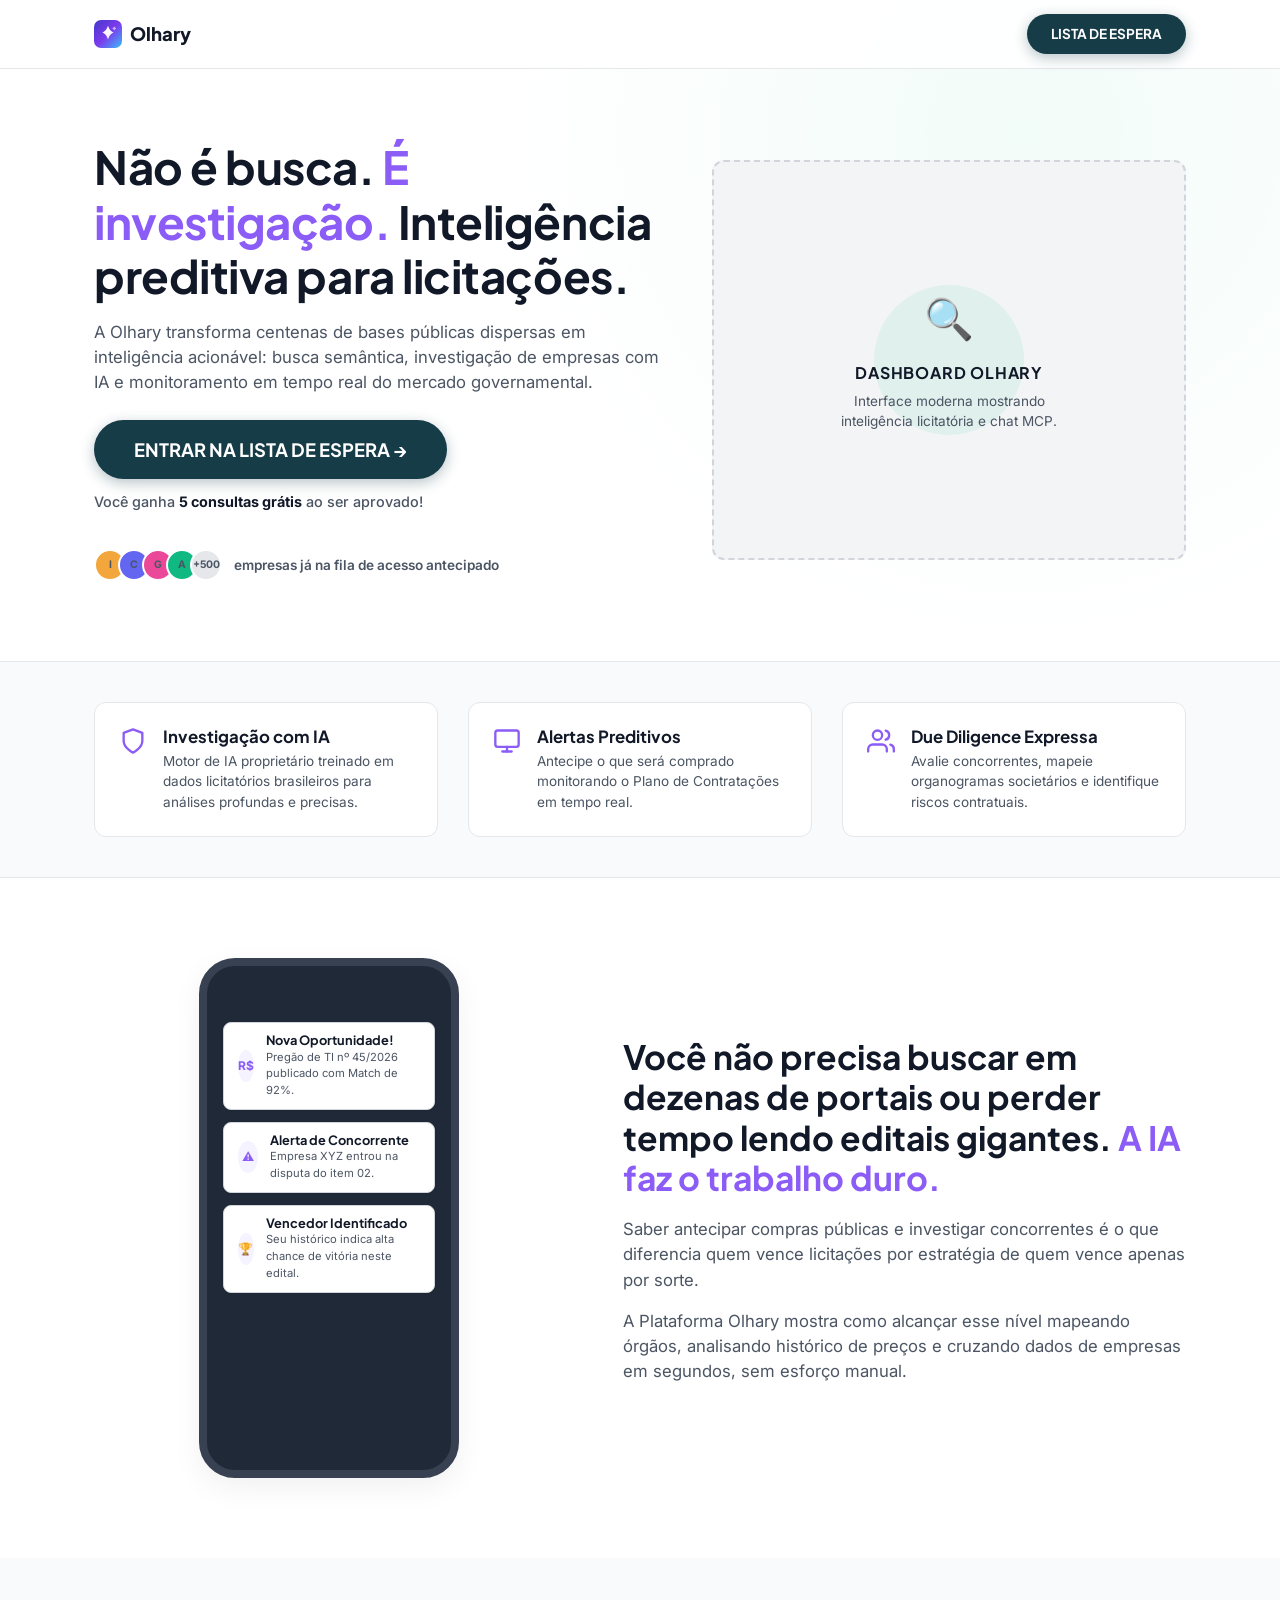
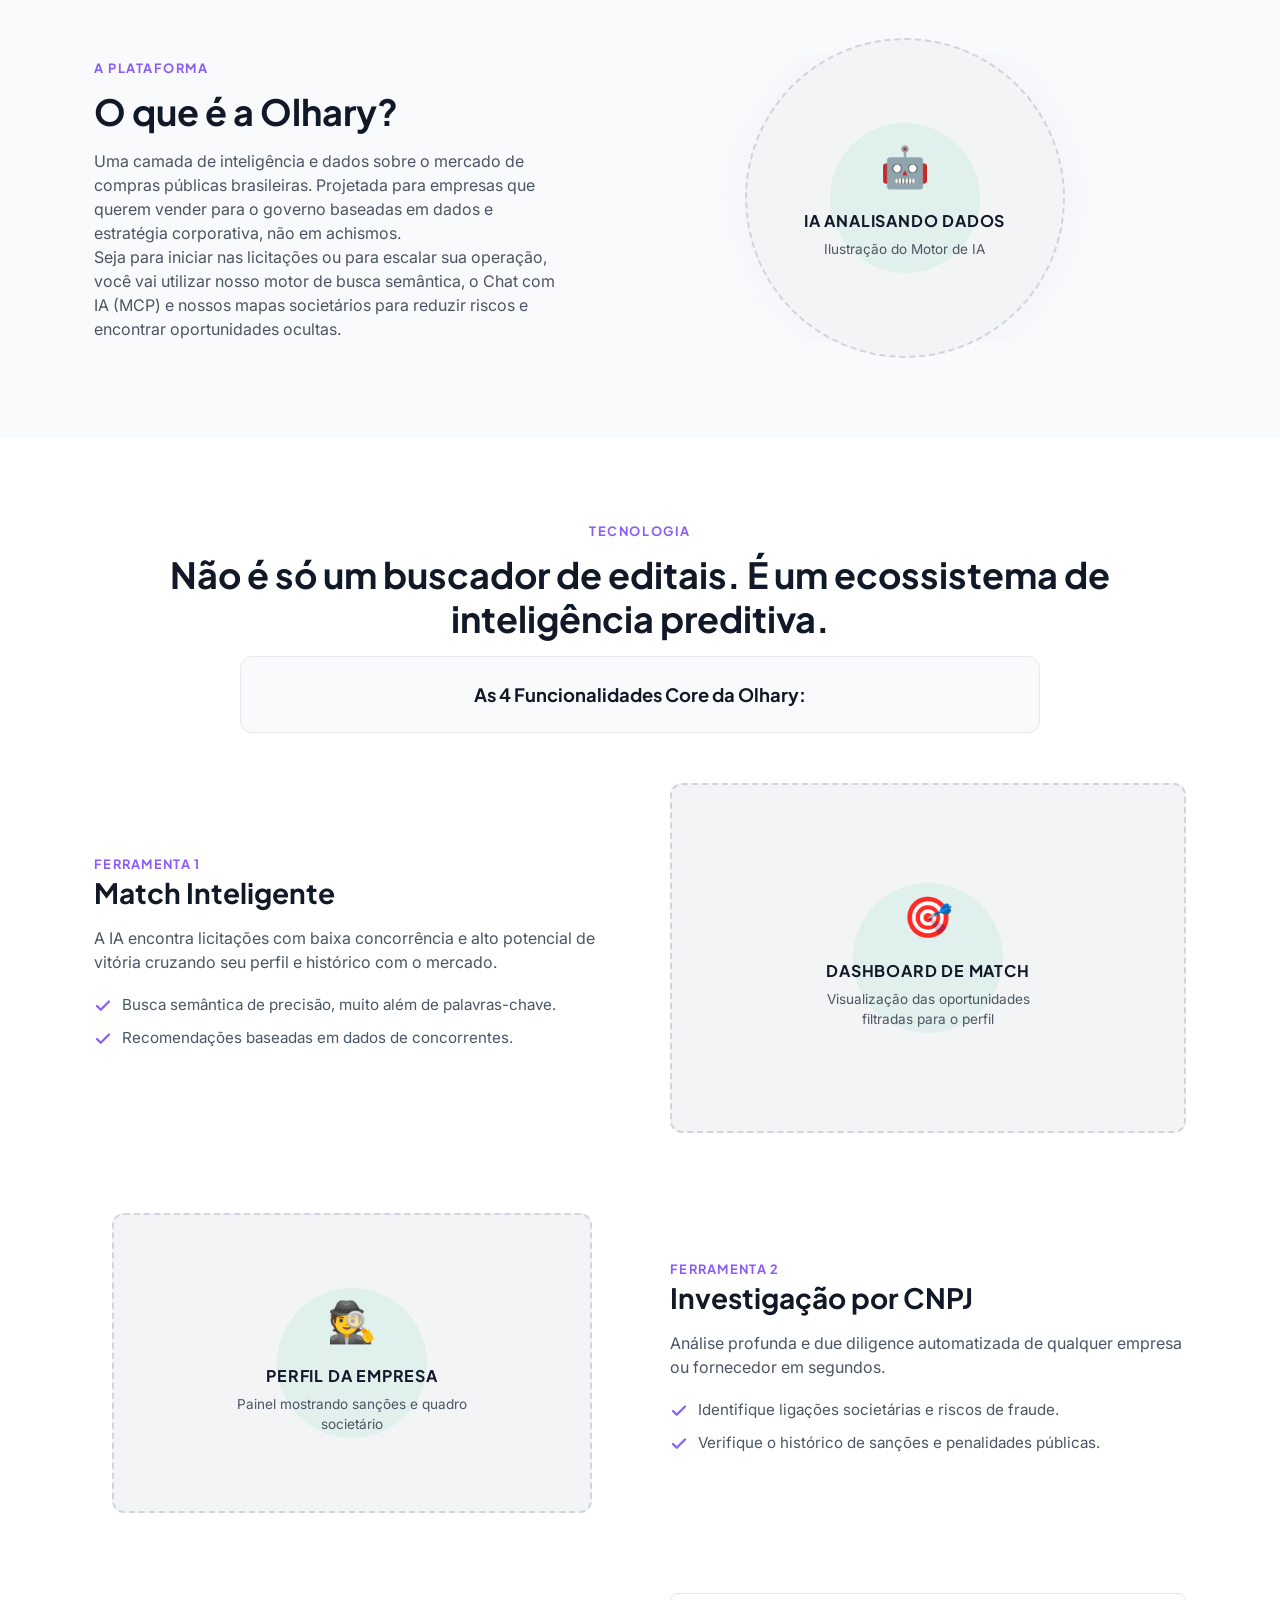
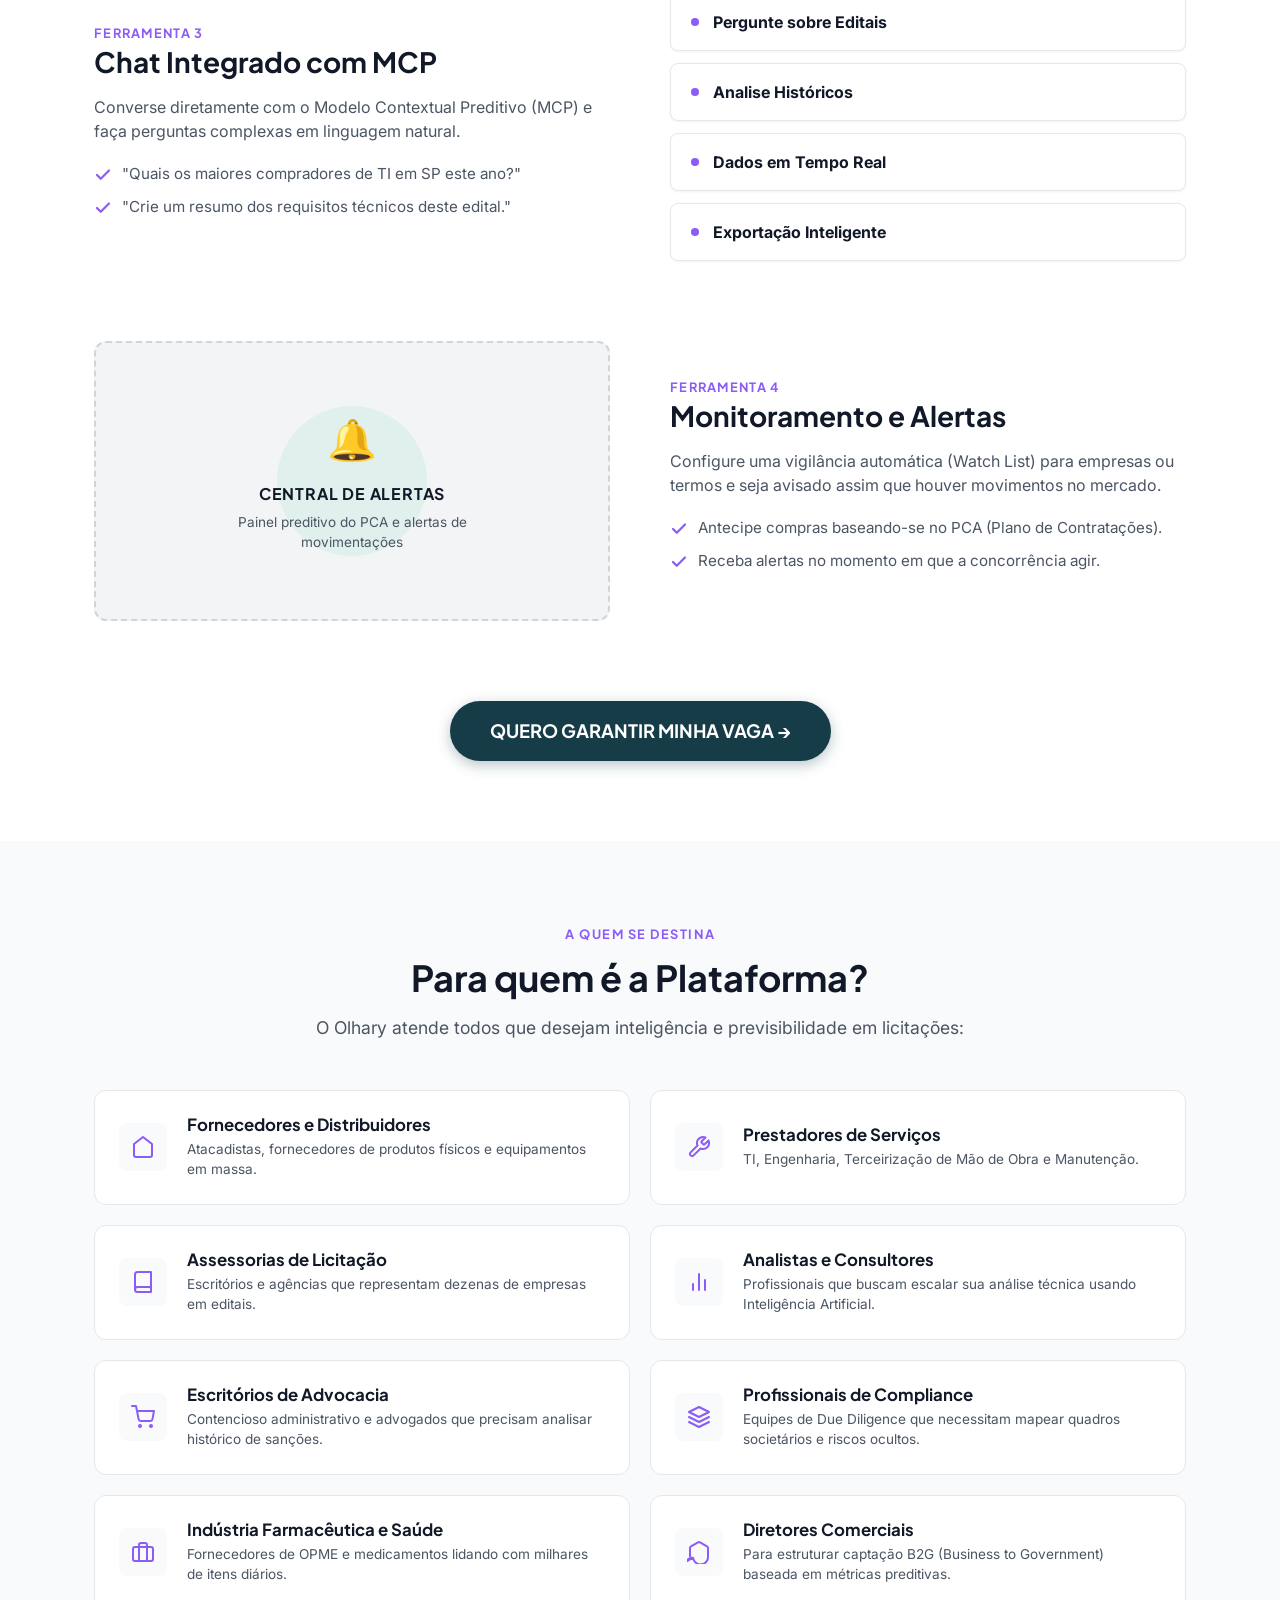
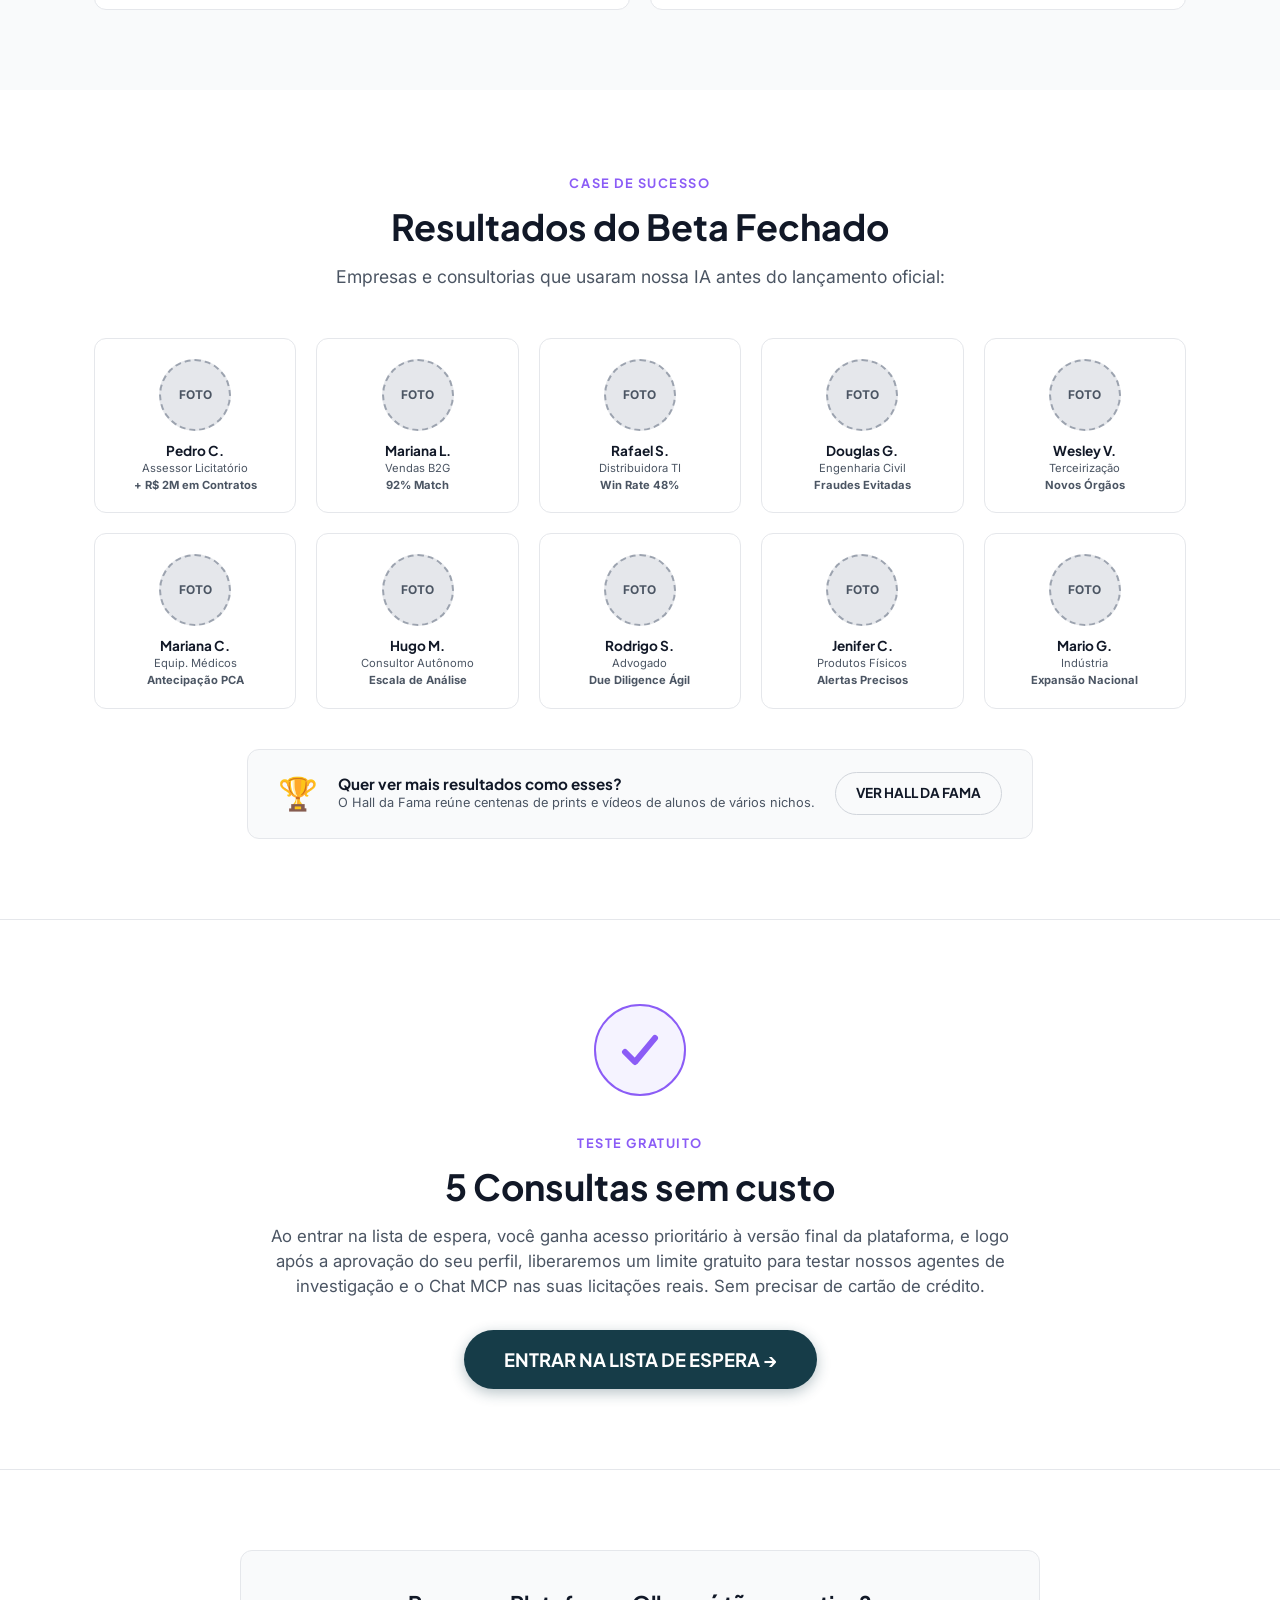
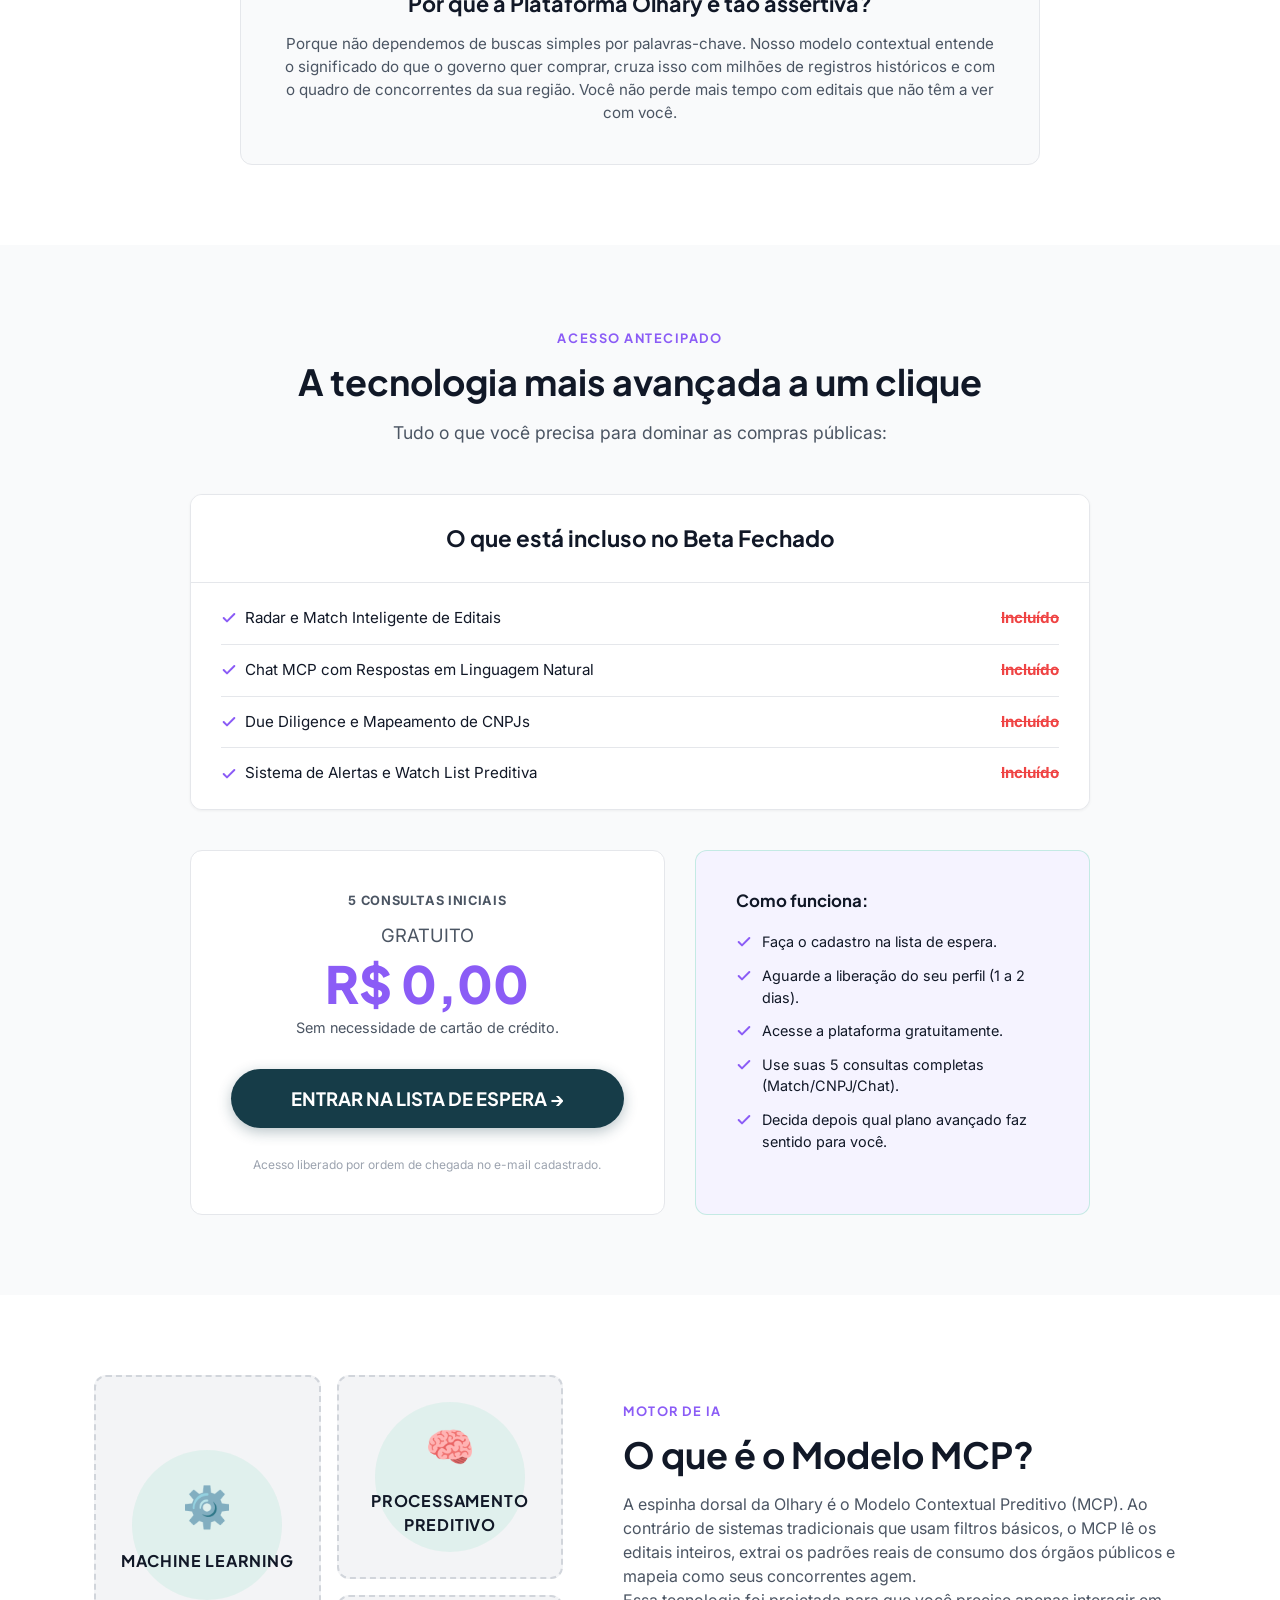
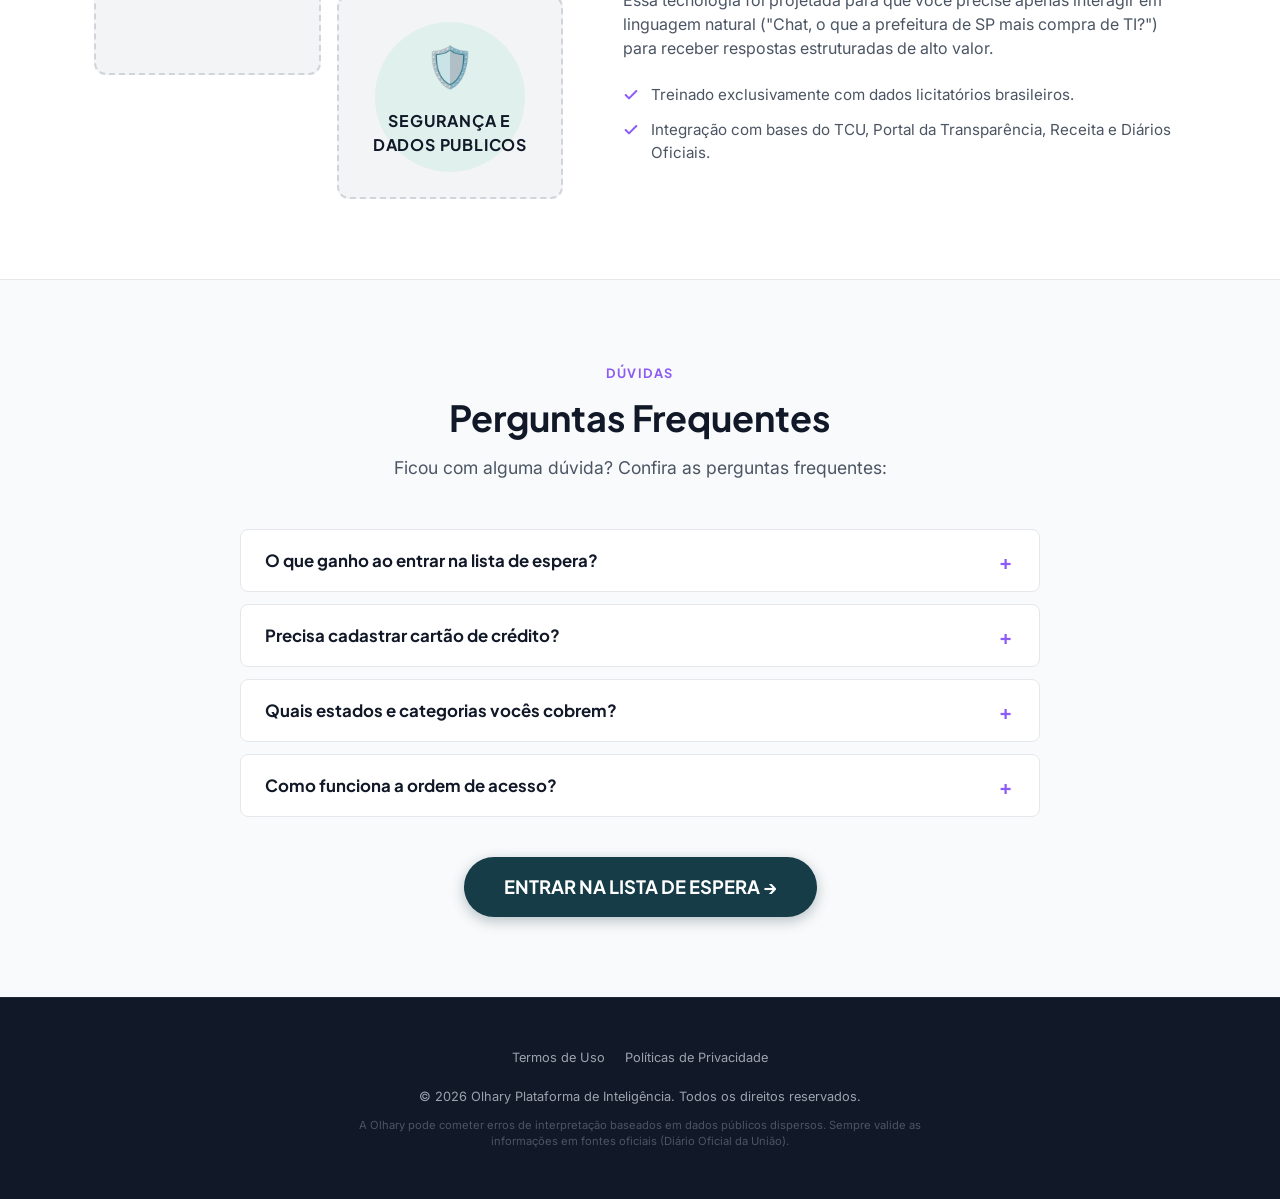
==== commit 6eea4c15: "feat: adiciona logo oficial em svg e mascara de telefone br com flag" ====
--- a/index.html
+++ b/index.html
@@ -22,8 +22,10 @@
   <header class="site-header">
     <div class="container header-container">
       <a href="#" class="logo" id="header-logo">
-        <!-- COMENTÁRIO: Nome da Marca / Logotipo -->
-        <h2 style="color: var(--foreground); margin:0; font-size: 1.5rem; font-weight: 800; letter-spacing: -0.5px;">Olhary</h2>
+        <div class="logo-icon">
+          <svg viewBox="0 0 40 40" fill="none" xmlns="http://www.w3.org/2000/svg" aria-hidden="true" width="28" height="28"><defs><linearGradient id="_r_3_" gradientUnits="userSpaceOnUse" x1="0" y1="0" x2="40" y2="40"><stop offset="0%" stop-color="#4338ca"></stop><stop offset="50%" stop-color="#7c3aed"></stop><stop offset="100%" stop-color="#38bdf8"></stop></linearGradient></defs><rect width="40" height="40" rx="10" fill="url(#_r_3_)"></rect><path d="M20 8 C20 8, 22 16, 28 18 C22 20, 20 28, 20 28 C20 28, 18 20, 12 18 C18 16, 20 8, 20 8Z" fill="white" opacity="0.95"></path><path d="M29 9 C29 9, 29.8 11.5, 32 12 C29.8 12.5, 29 15, 29 15 C29 15, 28.2 12.5, 26 12 C28.2 11.5, 29 9, 29 9Z" fill="white" opacity="0.6"></path></svg>
+        </div>
+        Olhary
       </a>
       <a href="#pricing" class="btn btn-primary header-cta" id="header-cta-btn">LISTA DE ESPERA</a>
     </div>
@@ -411,6 +413,7 @@
             <h3>Diretores Comerciais</h3>
             <p>Para estruturar captação B2G (Business to Government) baseada em métricas preditivas.</p>
           </div>
+        </div>
       </div>
     </div>
   </section>
@@ -778,15 +781,7 @@
   <!-- ==========================================================================
        14. PHONE VALIDATOR WIDGET
        ========================================================================== -->
-  <!-- ==========================================================================
-       15. FLOATING WHATSAPP
-       ========================================================================== -->
-  <div class="floating-cta">
-    <a href="https://wa.me/5511999999999?text=Olá! Quero saber mais sobre a lista de espera da Olhary." target="_blank" class="floating-btn" id="floating-whatsapp-btn">
-      <svg width="20" height="20" viewBox="0 0 24 24" fill="currentColor"><path d="M.057 24l1.687-6.163c-1.041-1.804-1.588-3.849-1.587-5.946C.06 5.348 5.397.01 12.008.01c3.202.001 6.212 1.246 8.477 3.514 2.266 2.268 3.507 5.28 3.505 8.484-.004 6.657-5.34 11.997-11.953 11.997-2.005-.001-3.973-.502-5.724-1.455L0 24zm6.59-4.846c1.6.95 2.72 1.488 4.673 1.489 5.469 0 9.916-4.385 9.919-9.778.002-2.612-1.015-5.068-2.864-6.92C16.471 2.093 14.022 1.08 11.417 1.08c-5.479 0-9.927 4.388-9.93 9.782-.001 1.895.496 3.744 1.442 5.344L1.92 20.25l4.727-1.096z"/></svg>
-      <span>Dúvidas? Fale conosco</span>
-    </a>
-  </div>
+
 
   <!-- ==========================================================================
        16. FOOTER
@@ -810,7 +805,7 @@
       <span class="modal-close">&times;</span>
       <h3 style="margin-bottom: 8px;">Entrar na Lista de Espera</h3>
       <p style="font-size: 0.9rem; color: var(--text-muted); margin-bottom: 20px;">Preencha os dados abaixo para receber suas 5 consultas gratuitas.</p>
-      <form id="lead-form" class="lead-form" onsubmit="event.preventDefault(); alert('Cadastro realizado com sucesso! Aguarde nosso contato.'); document.getElementById('lead-modal').classList.remove('active');">
+      <form id="lead-form" class="lead-form" onsubmit="event.preventDefault(); window.location.href='./obg/';">
         <div class="form-group">
           <label for="lead-name">Nome Completo</label>
           <input type="text" id="lead-name" placeholder="Seu nome" required>
@@ -821,7 +816,12 @@
         </div>
         <div class="form-group">
           <label for="lead-phone">WhatsApp</label>
-          <input type="tel" id="lead-phone" placeholder="(11) 99999-9999" required>
+          <div class="phone-wrapper">
+            <div class="phone-prefix">
+              <span>🇧🇷</span> +55
+            </div>
+            <input type="tel" id="lead-phone" placeholder="(11) 99999-9999" required maxlength="15">
+          </div>
         </div>
         <button type="submit" class="btn btn-primary" style="width: 100%; margin-top: 10px;">GARANTIR ACESSO</button>
       </form>
--- a/style.css
+++ b/style.css
@@ -1454,3 +1454,37 @@
   border-color: var(--primary);
   box-shadow: 0 0 0 3px rgba(139, 92, 246, 0.15);
 }
+
+.phone-wrapper {
+  display: flex;
+  align-items: center;
+  width: 100%;
+  border: 1px solid var(--border-color);
+  border-radius: var(--border-radius-md);
+  background-color: var(--bg-alt);
+  overflow: hidden;
+}
+
+.phone-wrapper:focus-within {
+  border-color: var(--primary);
+  box-shadow: 0 0 0 3px rgba(139, 92, 246, 0.15);
+}
+
+.phone-prefix {
+  padding: 12px 15px;
+  background-color: #f3f4f6;
+  color: var(--text-main);
+  font-weight: 600;
+  border-right: 1px solid var(--border-color);
+  display: flex;
+  align-items: center;
+  gap: 8px;
+  font-size: 0.95rem;
+}
+
+.phone-wrapper input {
+  flex: 1;
+  border: none !important;
+  background: transparent !important;
+  box-shadow: none !important;
+}
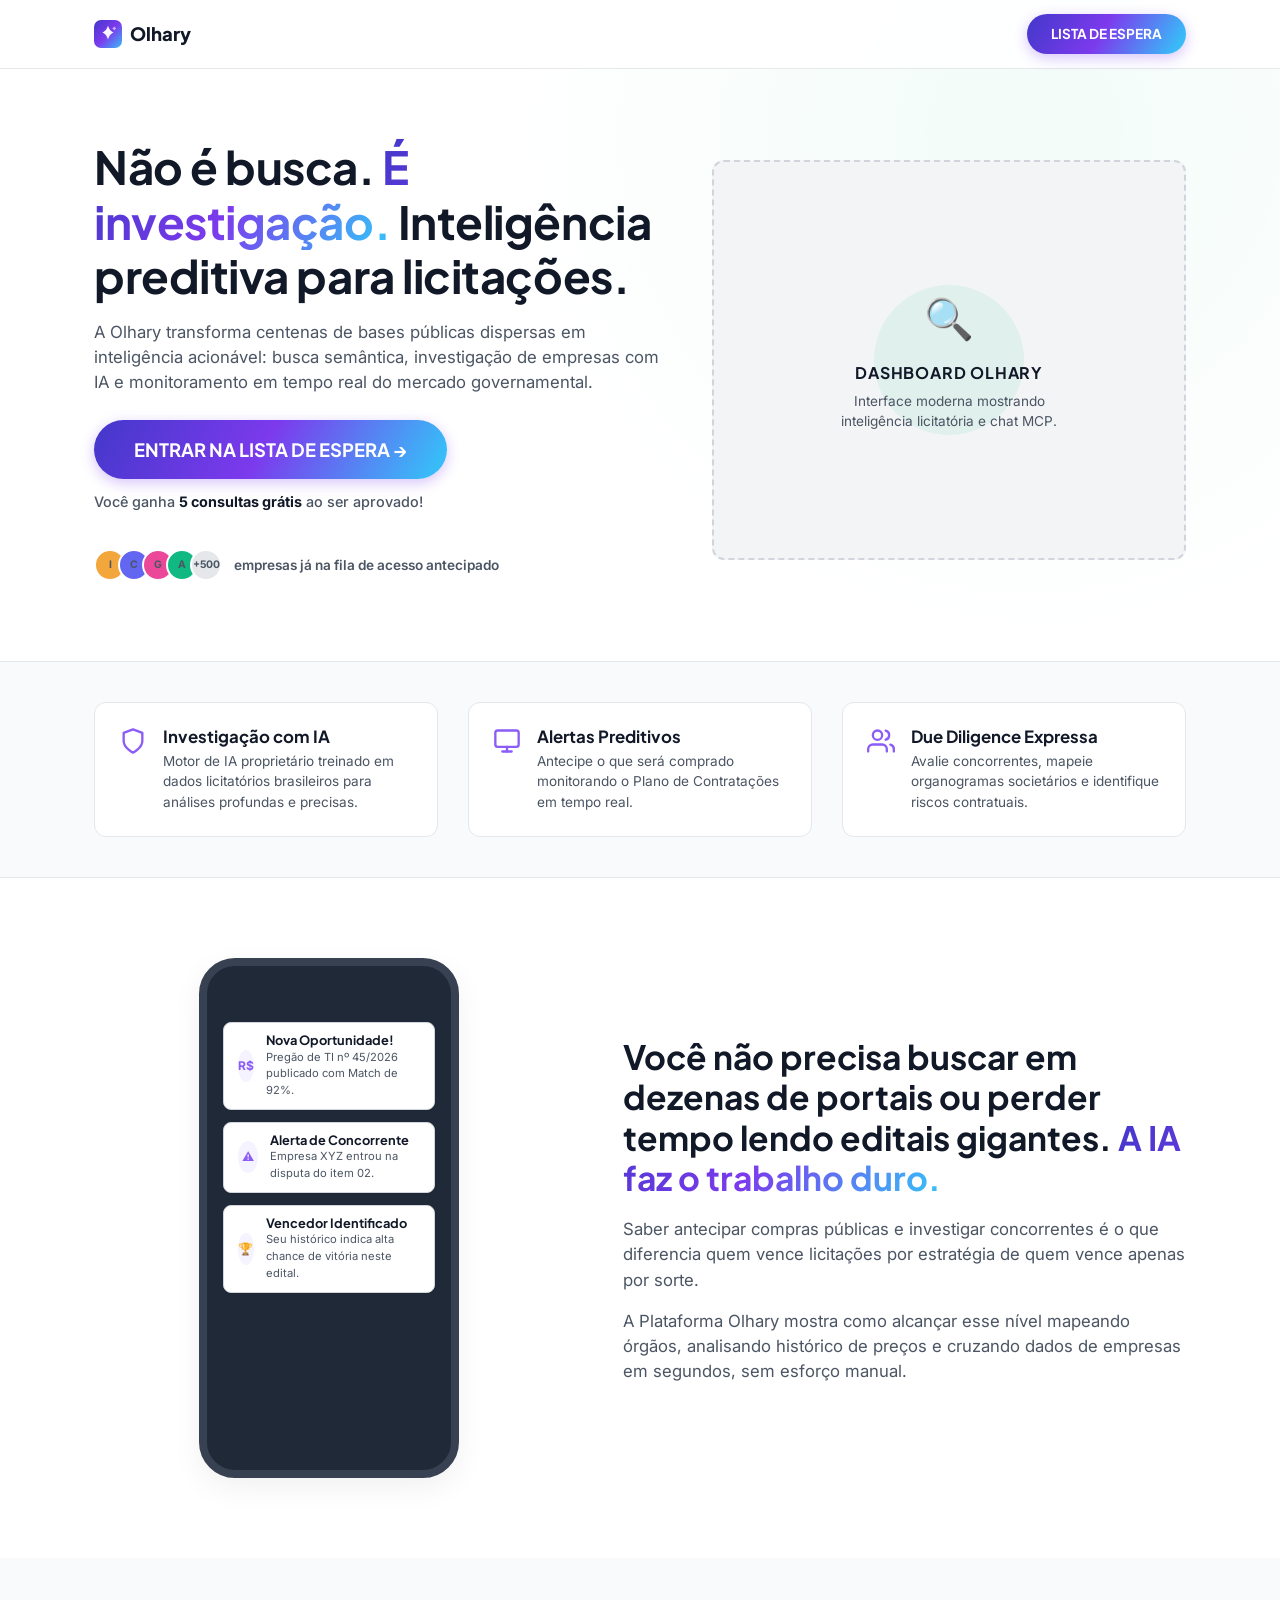
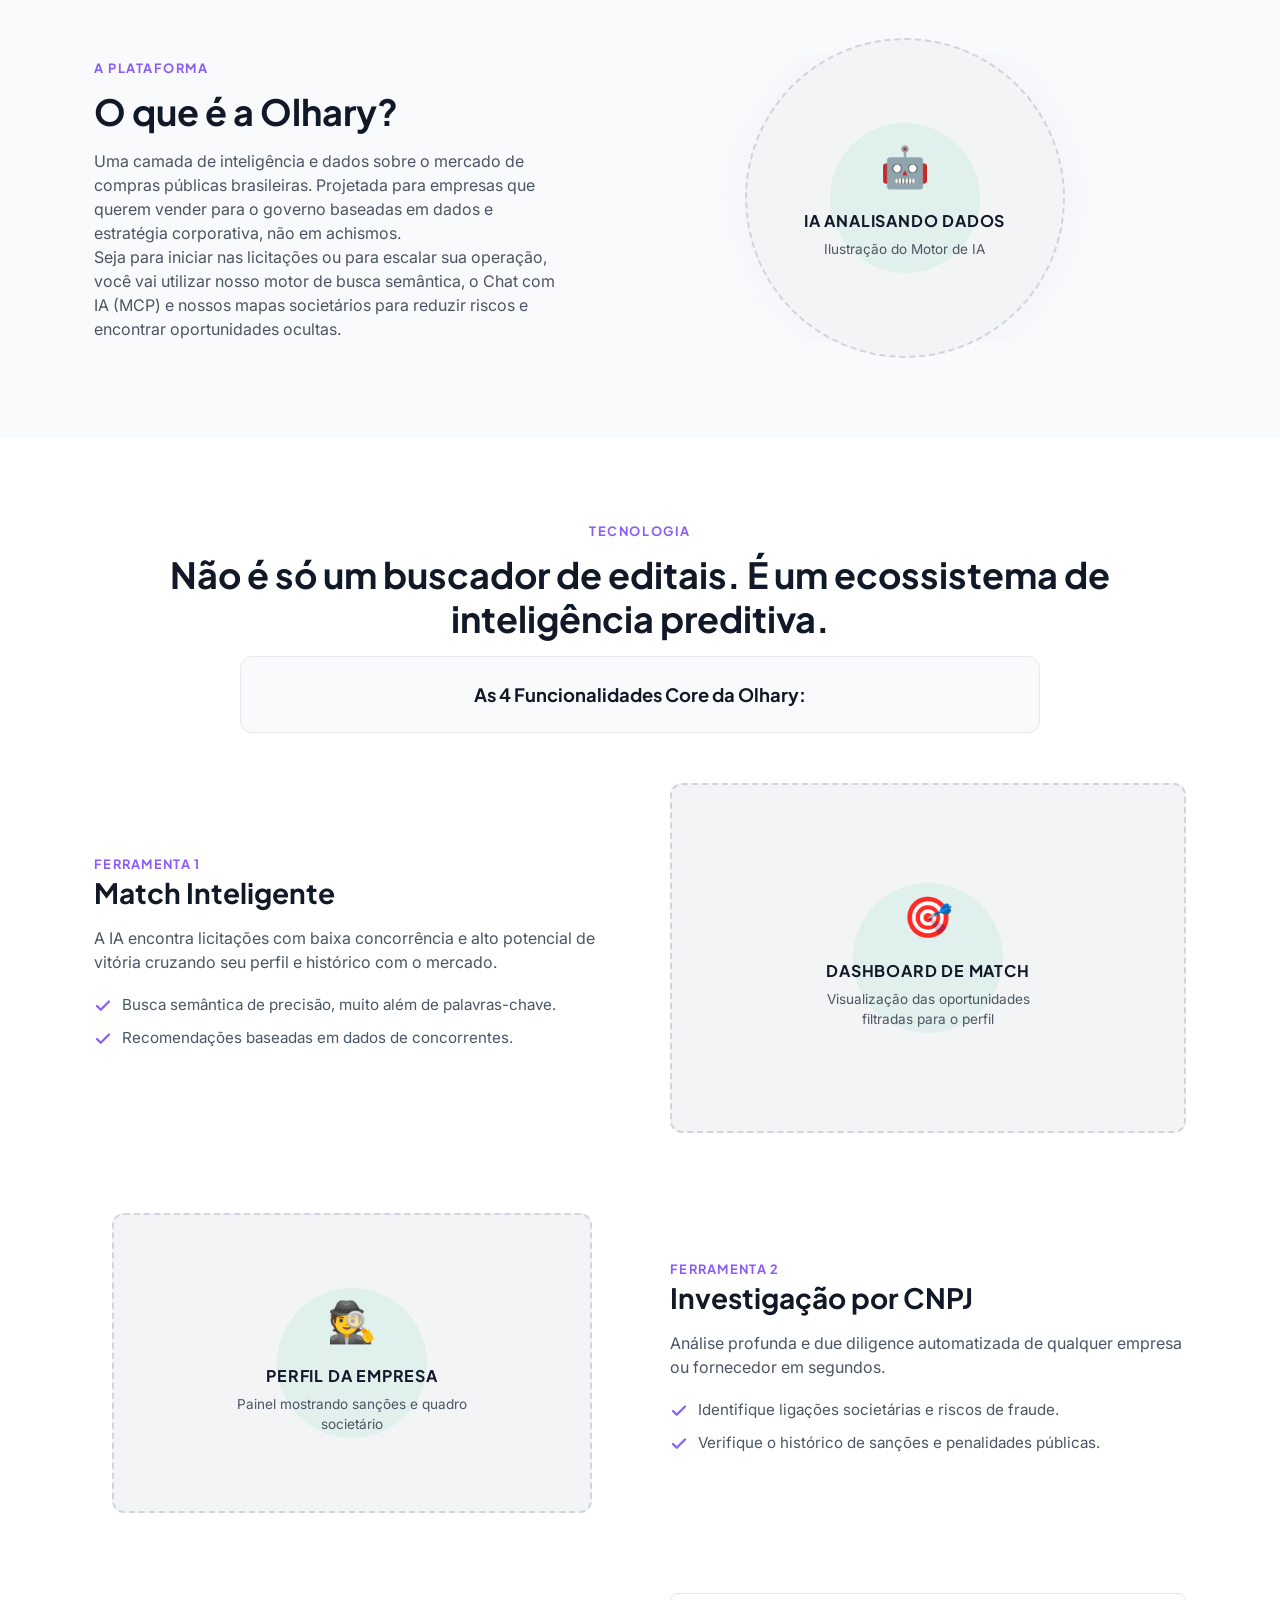
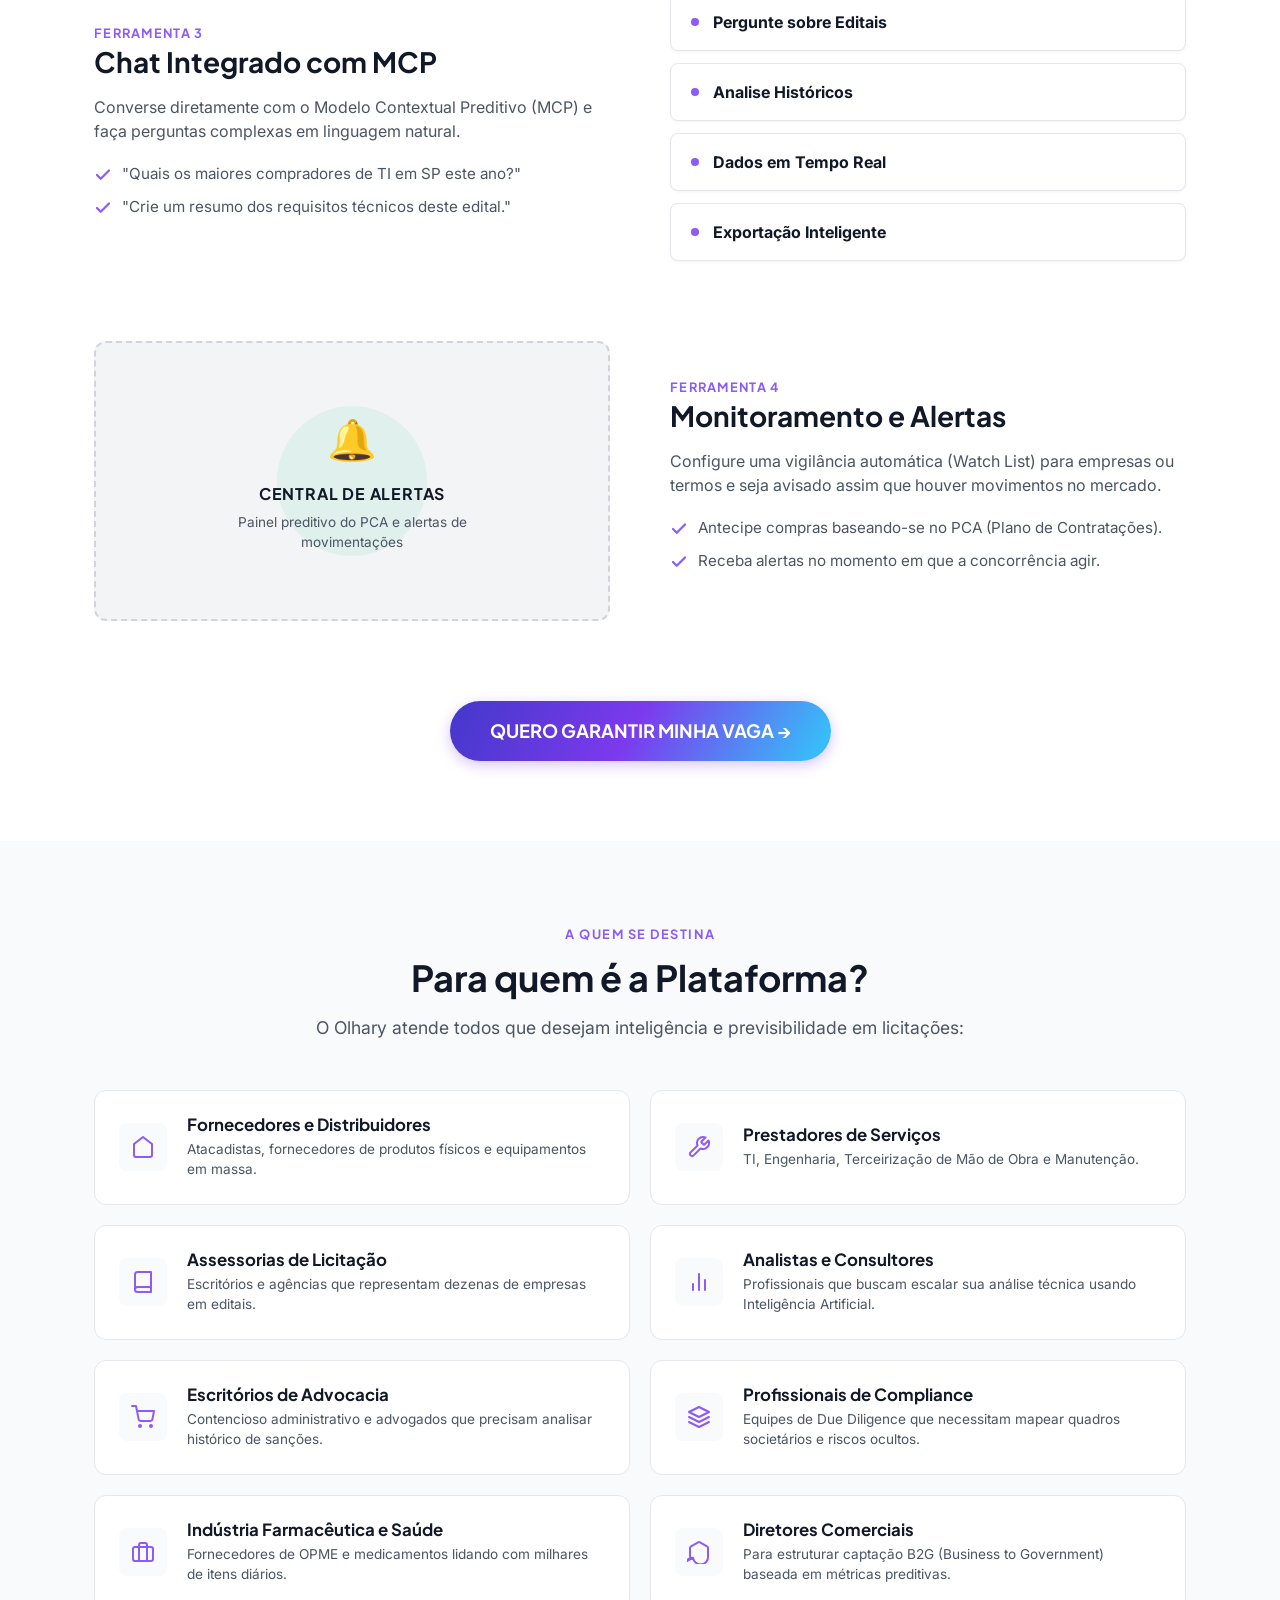
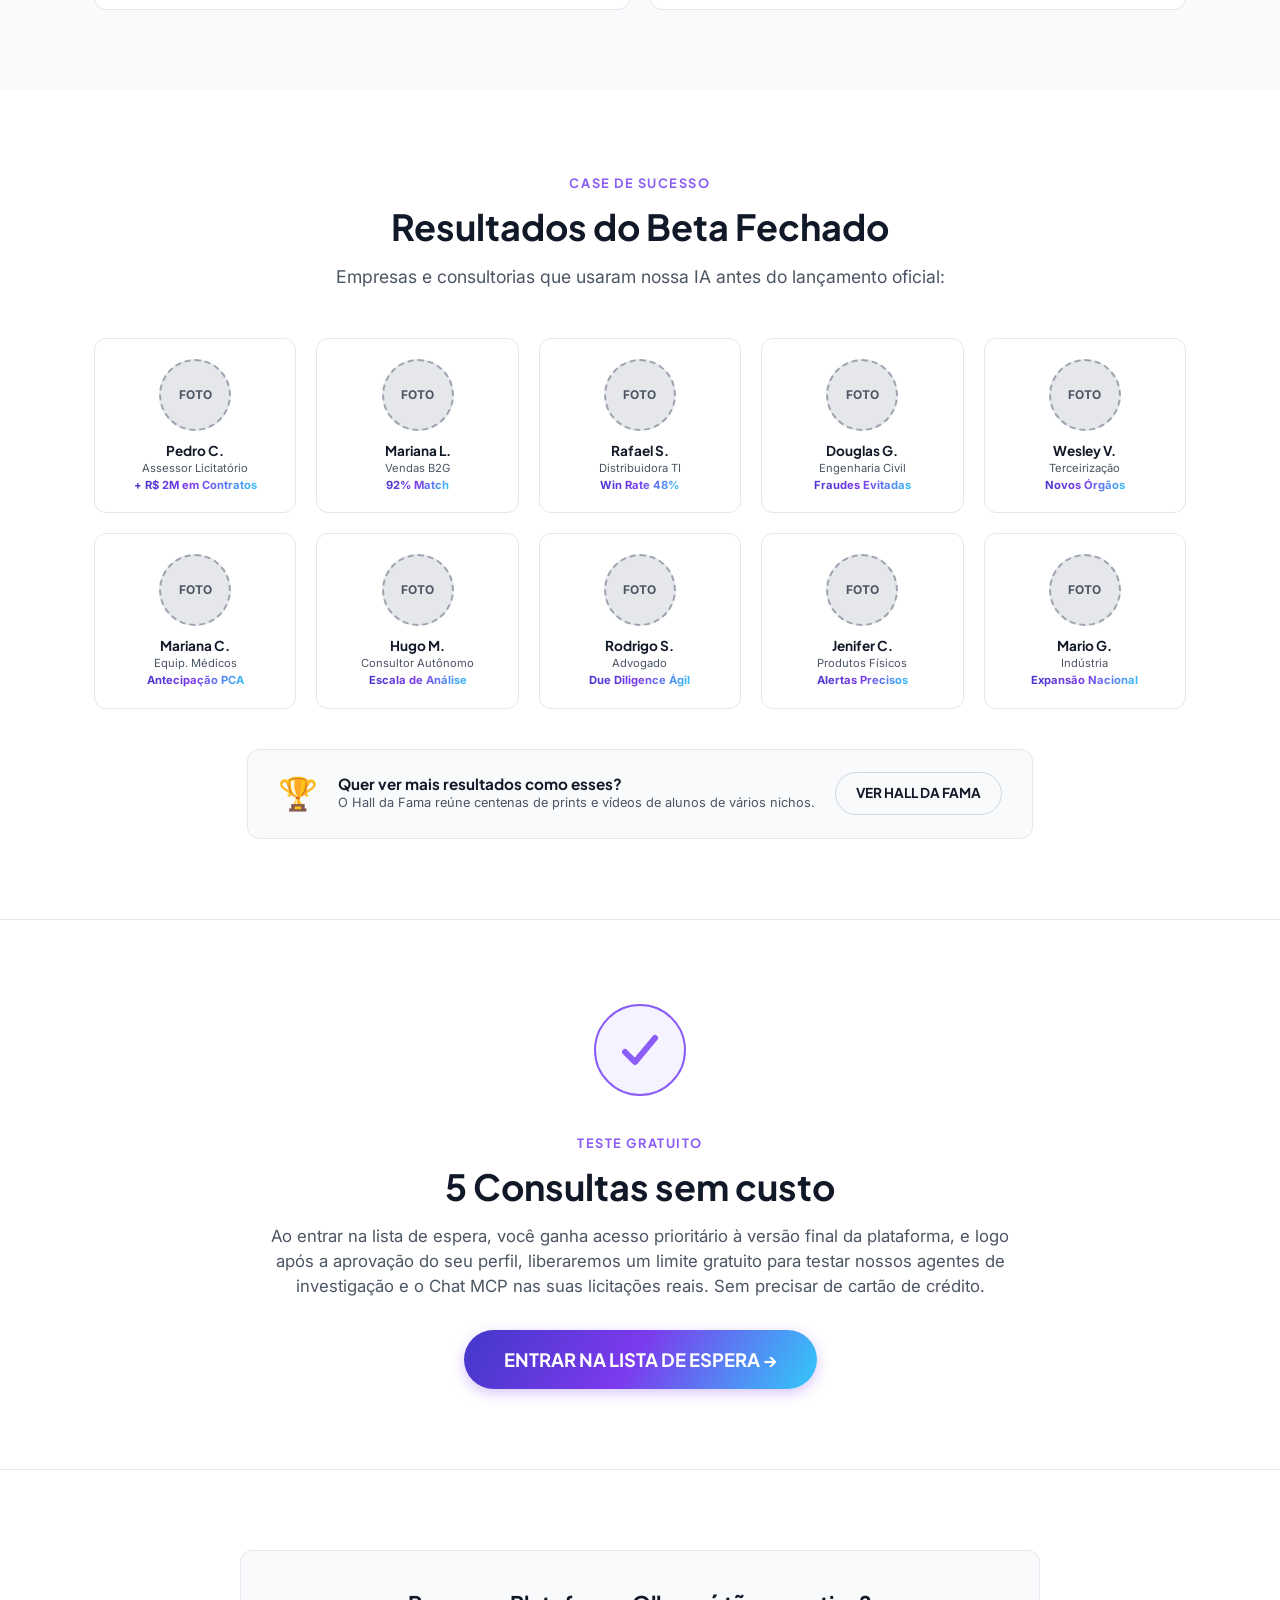
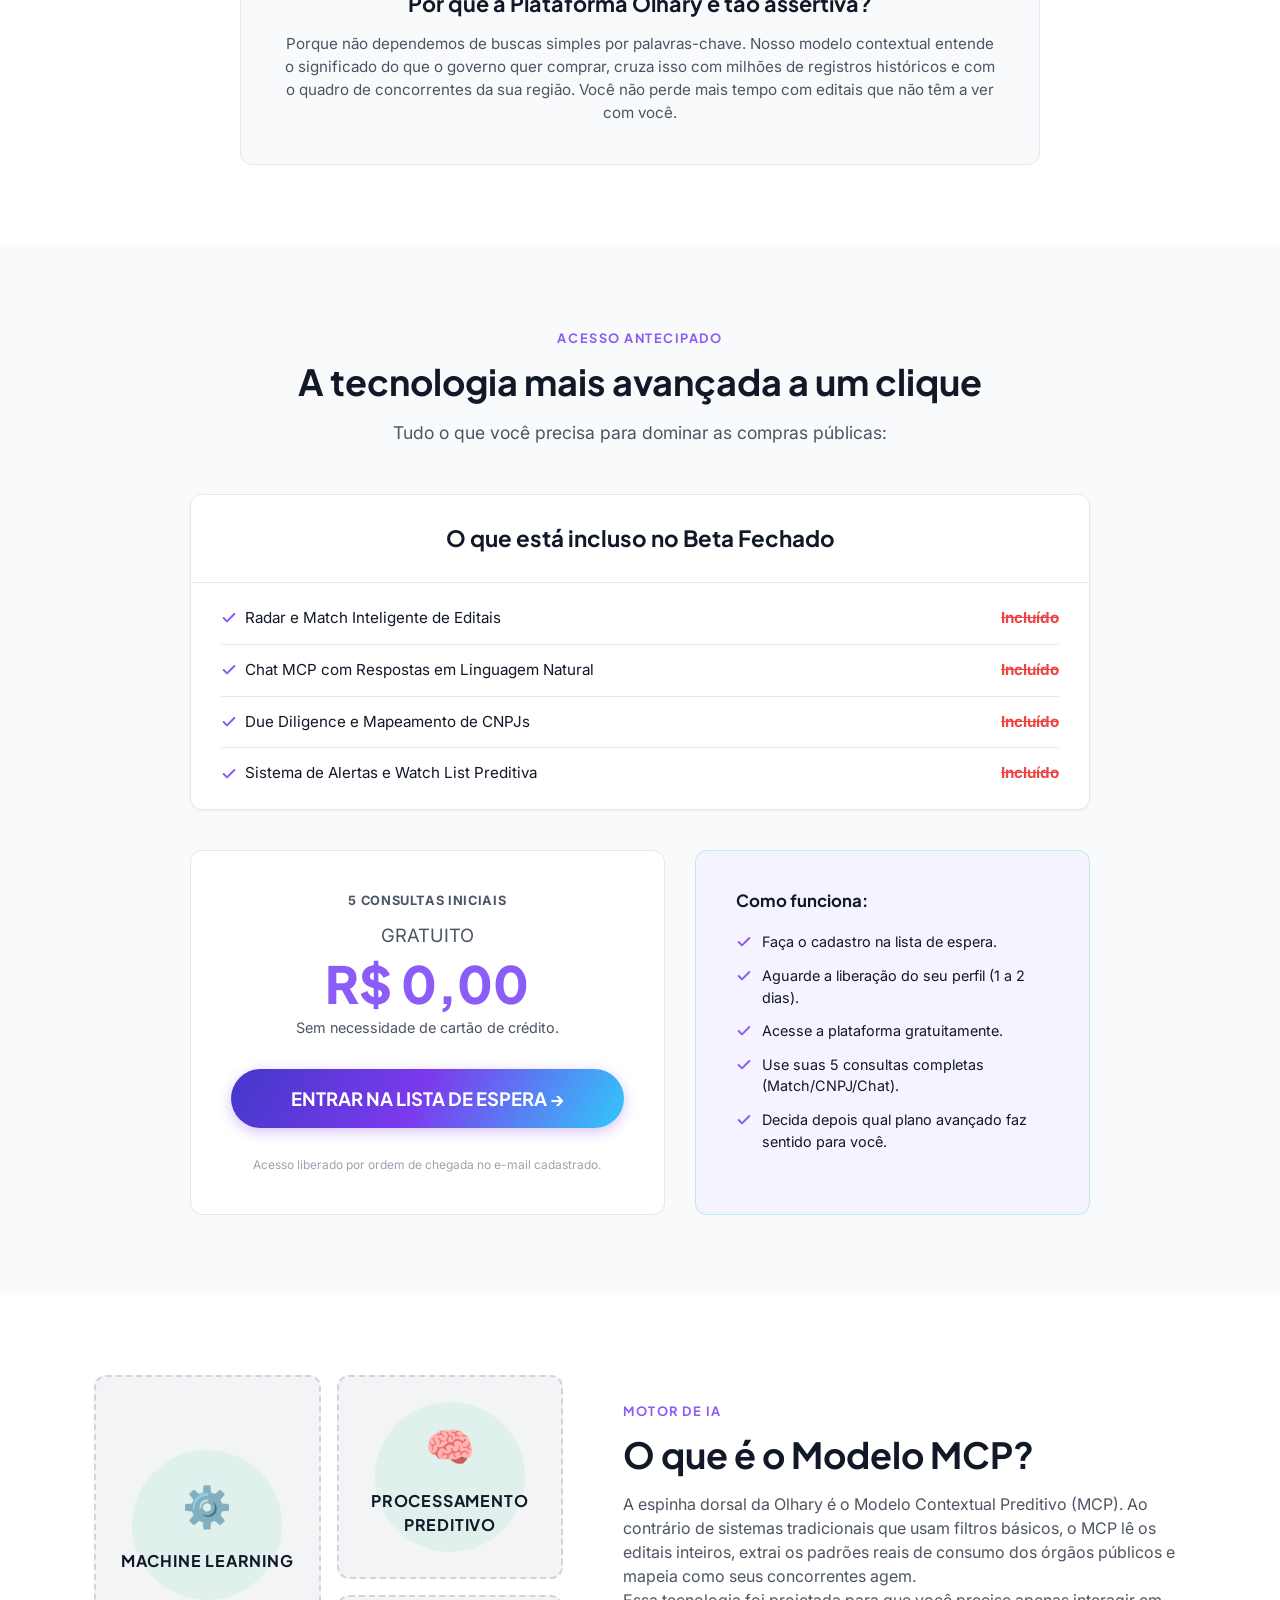
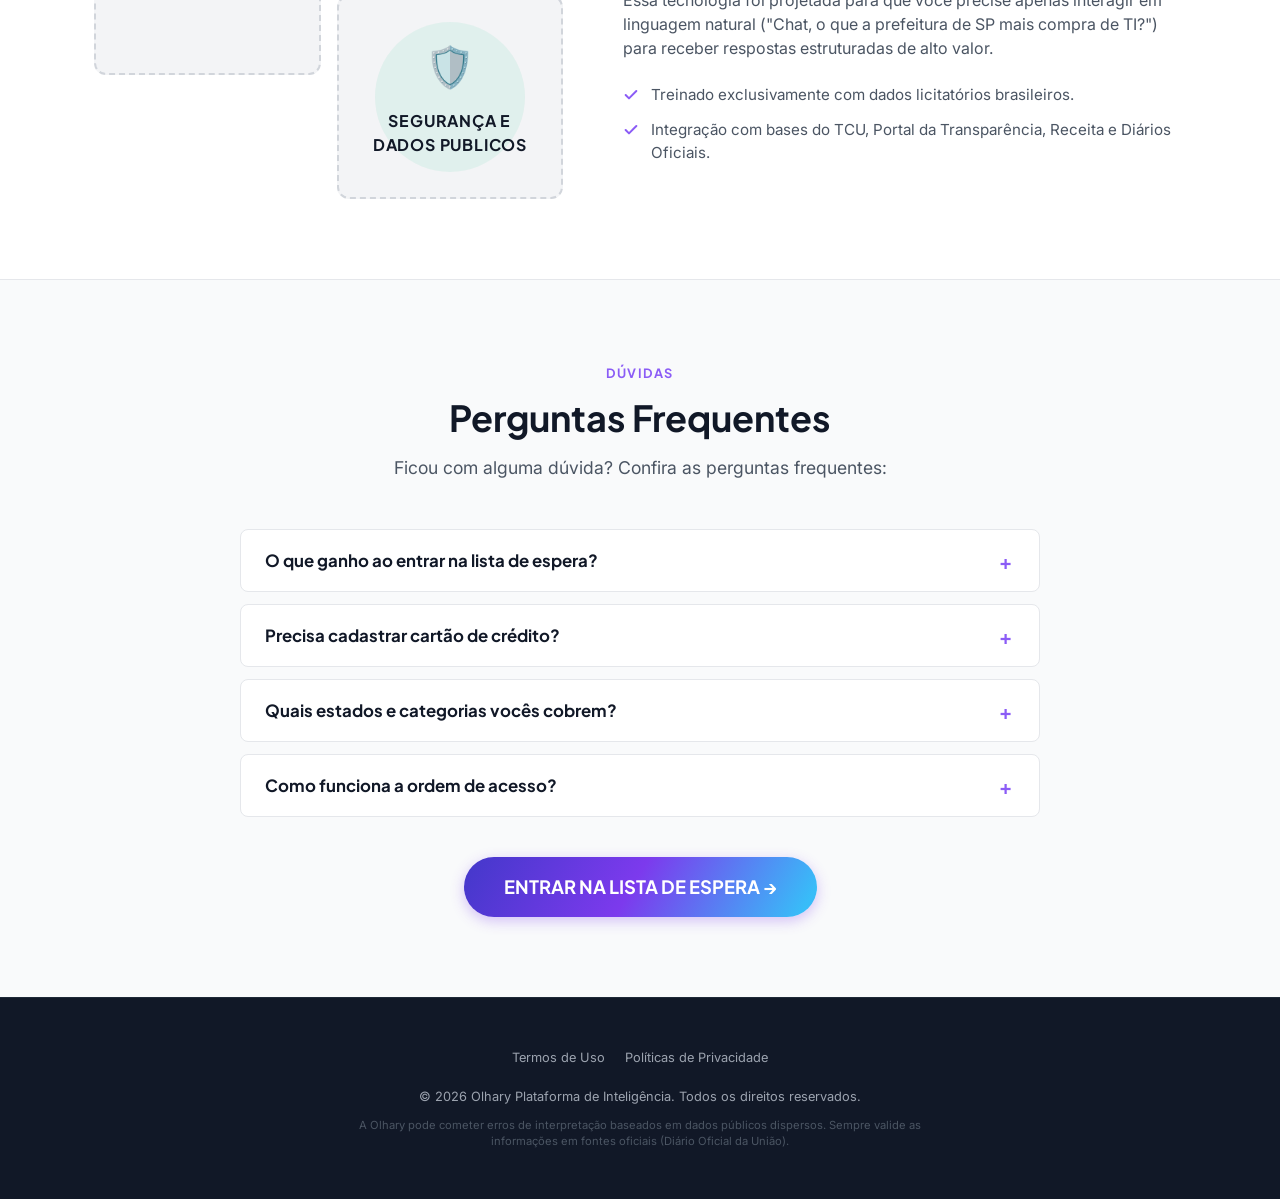
==== commit 6eb1b052: "feat: adiciona mascara de cnpj e formatacao no JS" ====
--- a/index.html
+++ b/index.html
@@ -805,14 +805,18 @@
       <span class="modal-close">&times;</span>
       <h3 style="margin-bottom: 8px;">Entrar na Lista de Espera</h3>
       <p style="font-size: 0.9rem; color: var(--text-muted); margin-bottom: 20px;">Preencha os dados abaixo para receber suas 5 consultas gratuitas.</p>
-      <form id="lead-form" class="lead-form" onsubmit="event.preventDefault(); window.location.href='./obg/';">
+      <form id="lead-form" class="lead-form">
+        <div class="form-group">
+          <label for="lead-cnpj">CNPJ (Opcional se preencher os demais)</label>
+          <input type="text" id="lead-cnpj" placeholder="00.000.000/0000-00" maxlength="18">
+        </div>
         <div class="form-group">
           <label for="lead-name">Nome Completo</label>
-          <input type="text" id="lead-name" placeholder="Seu nome" required>
+          <input type="text" id="lead-name" placeholder="Seu nome">
         </div>
         <div class="form-group">
           <label for="lead-email">E-mail Profissional</label>
-          <input type="email" id="lead-email" placeholder="seu@email.com" required>
+          <input type="email" id="lead-email" placeholder="seu@email.com">
         </div>
         <div class="form-group">
           <label for="lead-phone">WhatsApp</label>
@@ -820,7 +824,7 @@
             <div class="phone-prefix">
               <span>🇧🇷</span> +55
             </div>
-            <input type="tel" id="lead-phone" placeholder="(11) 99999-9999" required maxlength="15">
+            <input type="tel" id="lead-phone" placeholder="(11) 99999-9999" maxlength="15">
           </div>
         </div>
         <button type="submit" class="btn btn-primary" style="width: 100%; margin-top: 10px;">GARANTIR ACESSO</button>
--- a/style.css
+++ b/style.css
@@ -18,6 +18,9 @@
   --primary: #8b5cf6;         /* Olhary Purple */
   --primary-hover: #7c3aed;
   --primary-rgb: 139, 92, 246;
+  --color-brand-blue-light: #4338ca; 
+  --color-brand-electric: #7c3aed; 
+  --color-brand-sky: #38bdf8; 
   --accent-gold: #f59e0b;     /* Warning / Highlight Gold */
   --accent-red: #ef4444;      /* Price strikeout / Alert red */
 
@@ -127,7 +130,11 @@
 
 /* Highlight tags */
 .highlight-text {
-  color: var(--primary);
+  background-image: linear-gradient(120deg, var(--color-brand-blue-light) 0%, var(--color-brand-electric) 25%, var(--color-brand-sky) 50%, var(--color-brand-electric) 75%, var(--color-brand-blue-light) 100%);
+  background-size: 200% auto;
+  -webkit-background-clip: text;
+  -webkit-text-fill-color: transparent;
+  animation: gradientFlow 3s linear infinite;
 }
 
 .highlight-bg {
@@ -158,19 +165,25 @@
 }
 
 .btn-primary {
-  background-color: rgb(22, 60, 72);
+  background-image: linear-gradient(120deg, var(--color-brand-blue-light) 0%, var(--color-brand-electric) 25%, var(--color-brand-sky) 50%, var(--color-brand-electric) 75%, var(--color-brand-blue-light) 100%);
+  background-size: 200% auto;
+  animation: gradientFlow 3s linear infinite;
   color: #ffffff;
-  box-shadow: 0 4px 14px rgba(22, 60, 72, 0.3);
+  box-shadow: 0 4px 14px rgba(124, 58, 237, 0.3);
 }
 
 .btn-primary:hover {
-  background-color: rgb(28, 76, 92);
   transform: translateY(-1px);
-  box-shadow: 0 6px 18px rgba(22, 60, 72, 0.4);
+  box-shadow: 0 6px 18px rgba(124, 58, 237, 0.4);
 }
 
 .btn-pulse {
   animation: pulse-glow-light 2.5s infinite;
+}
+
+@keyframes gradientFlow {
+  0% { background-position: 0% 50%; }
+  100% { background-position: 200% 50%; }
 }
 
 @keyframes pulse-glow-light {
